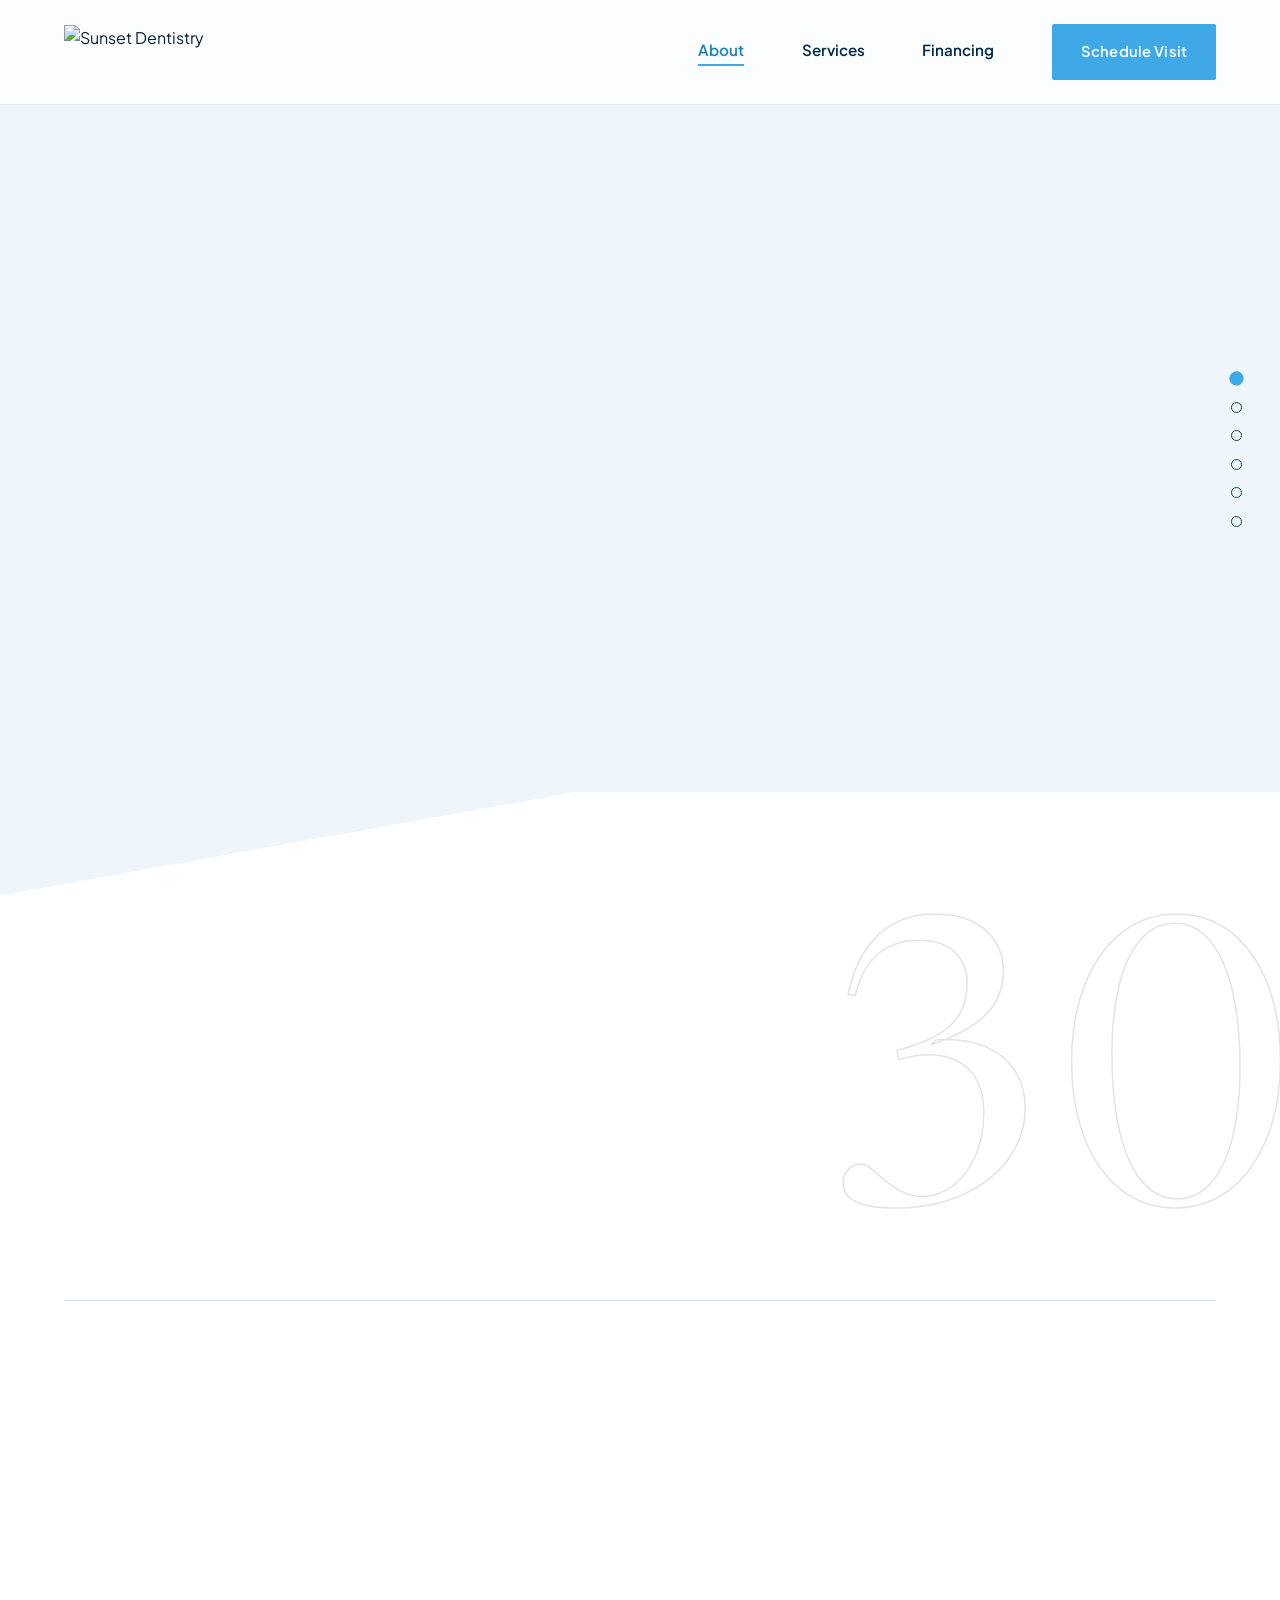
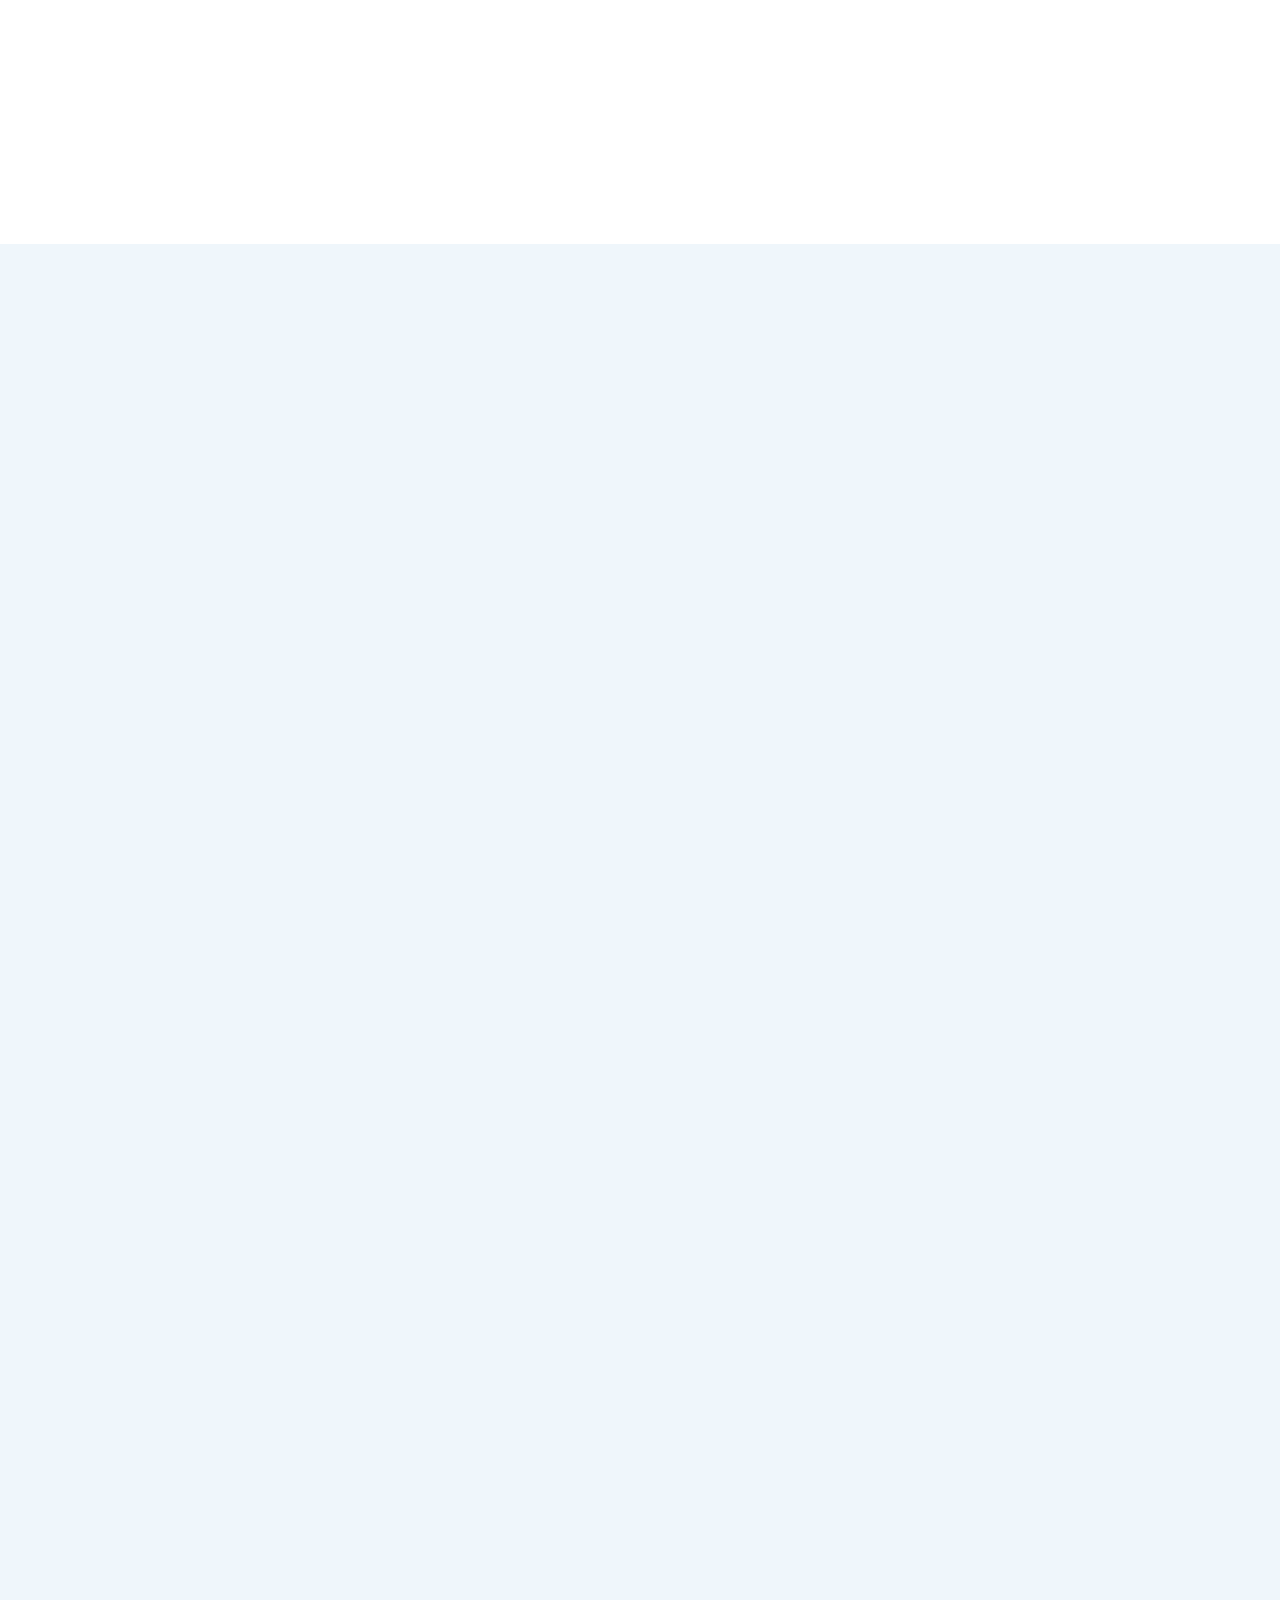
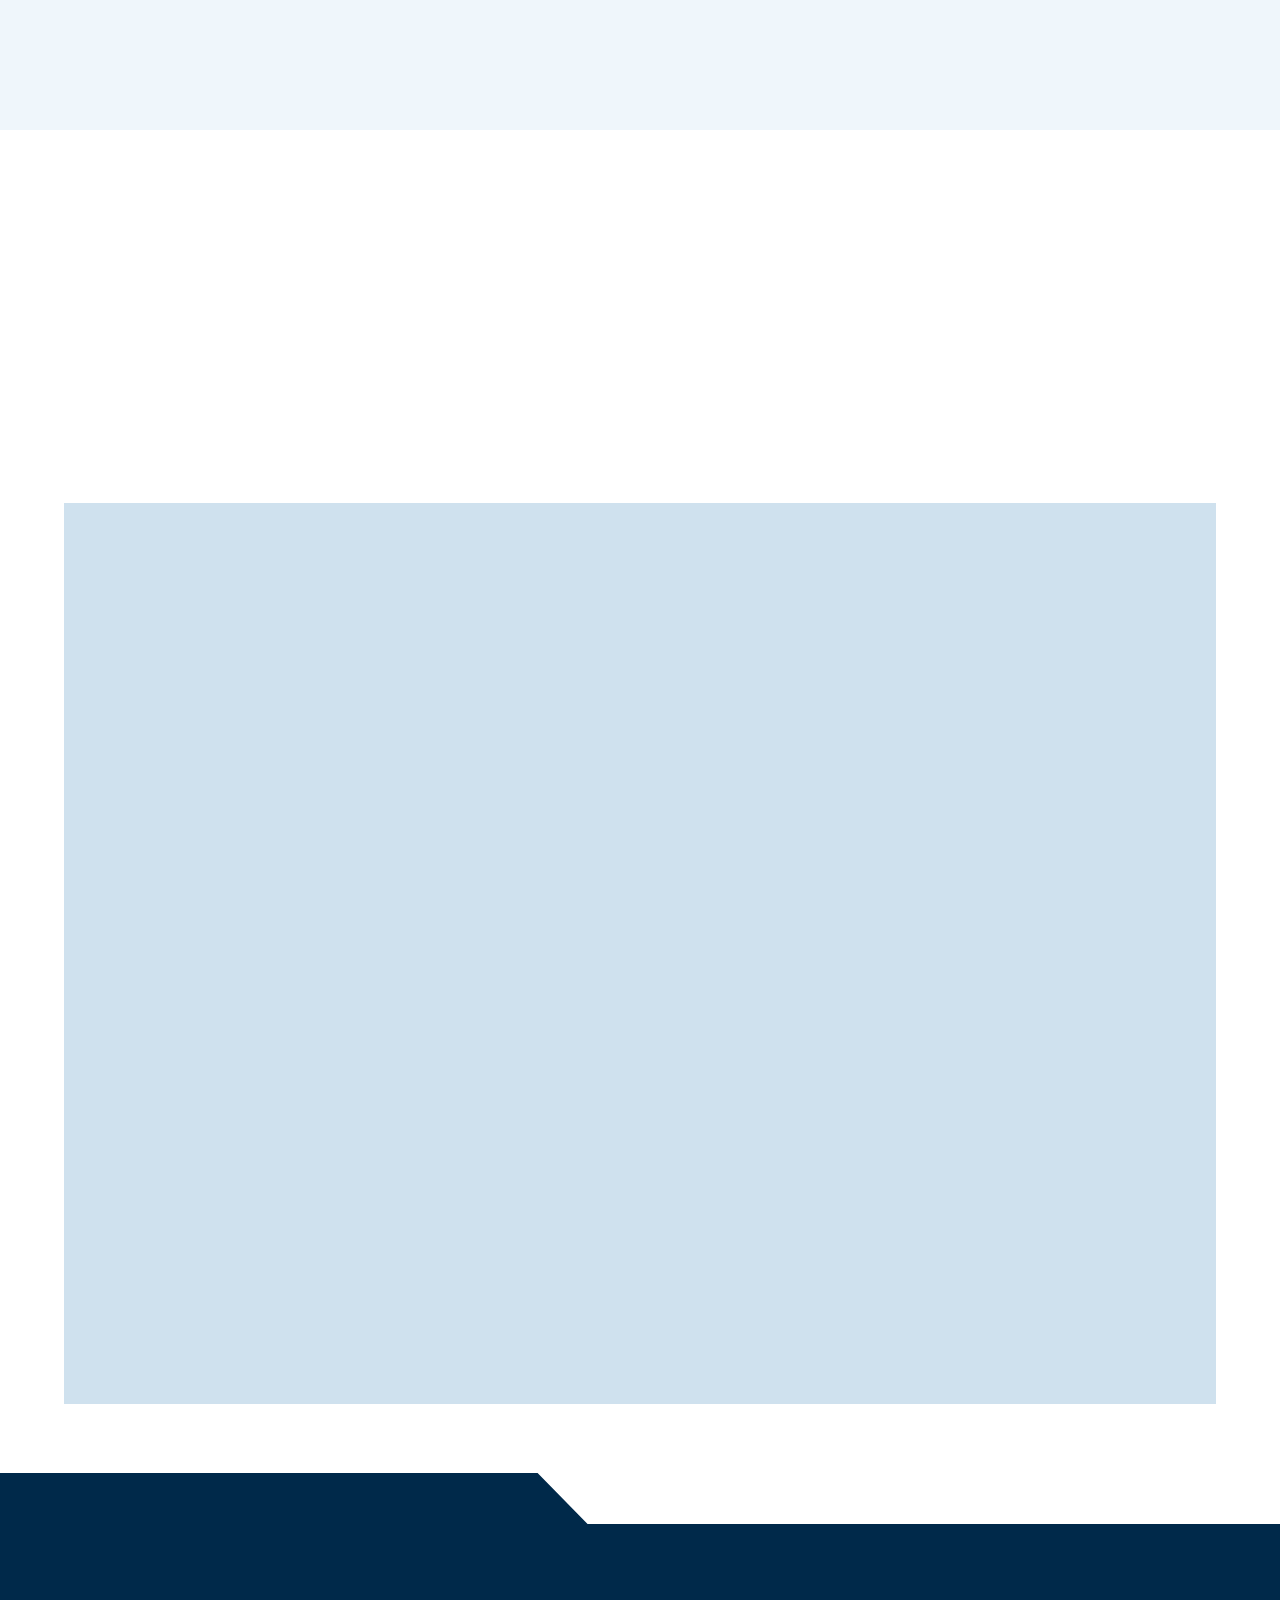
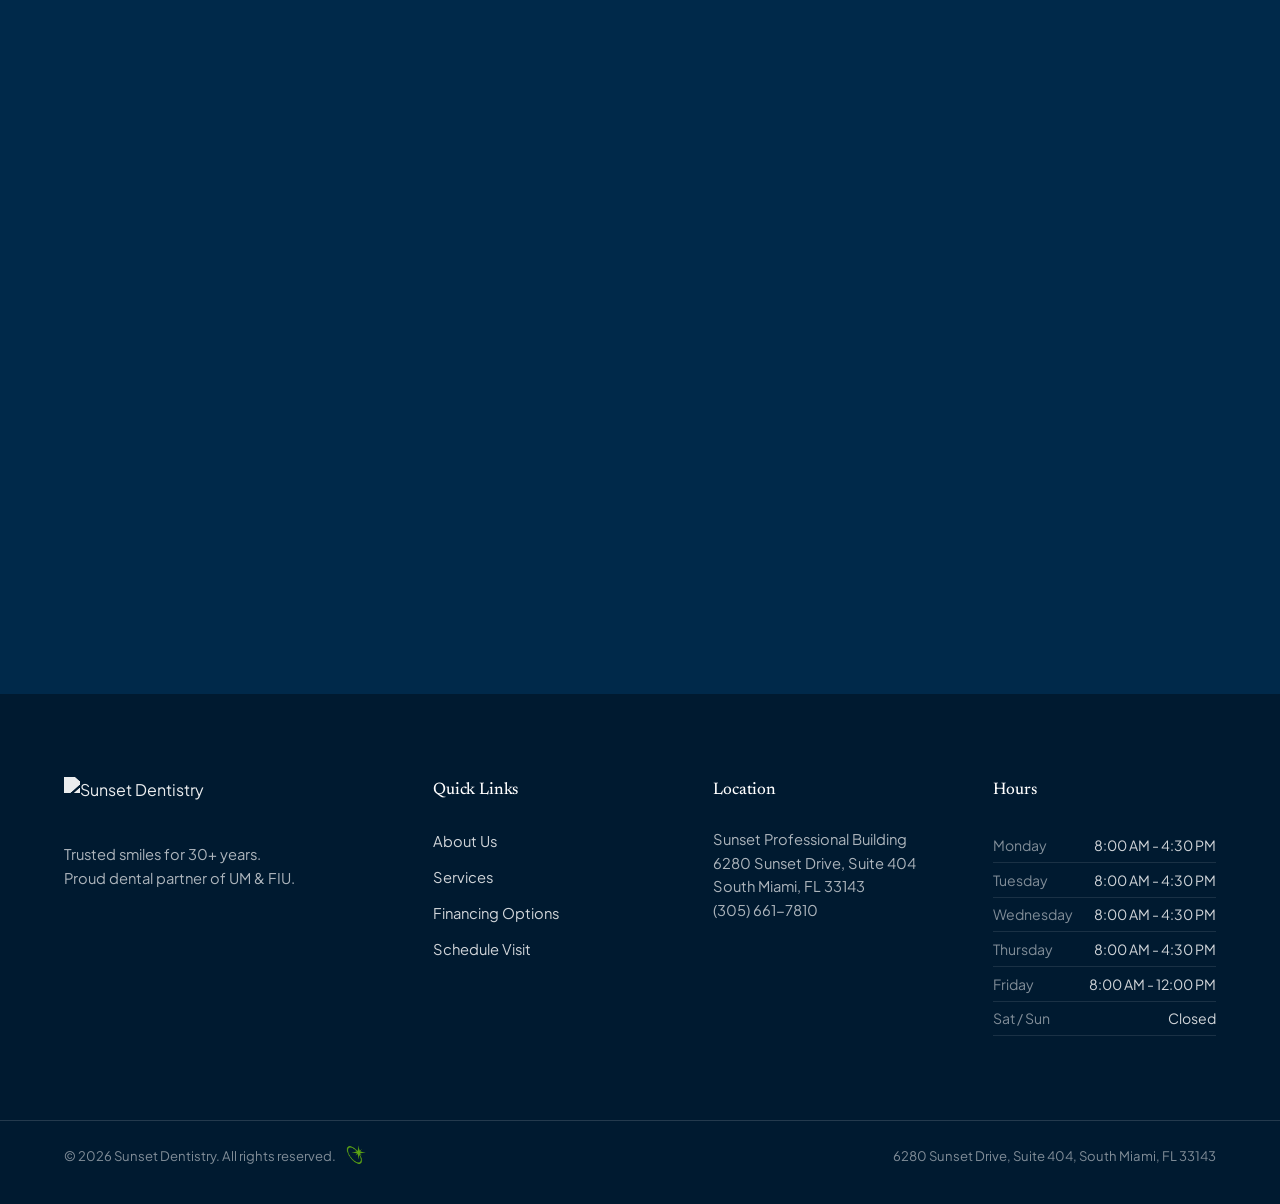
==== about.html @ d3e71f0c "Signature to dev" ====
<!doctype html>
<html lang="en">
  <head>
    <meta charset="UTF-8" />
    <meta name="viewport" content="width=device-width, initial-scale=1.0" />
    <title>About - Sunset Dentistry</title>
    <meta
      name="description"
      content="For over 30 years, Sunset Dentistry has been South Miami's premier dental care destination. Meet our leadership, our team, and our mission."
    />
    <meta property="og:type" content="website" />
    <meta property="og:site_name" content="Sunset Dentistry" />
    <meta property="og:title" content="About - Sunset Dentistry" />
    <meta
      property="og:description"
      content="For over 30 years, Sunset Dentistry has been South Miami's premier dental care destination. Meet our leadership, our team, and our mission."
    />
    <meta property="og:locale" content="en_US" />
    <meta name="twitter:card" content="summary" />
    <meta name="twitter:title" content="About - Sunset Dentistry" />
    <meta
      name="twitter:description"
      content="For over 30 years, Sunset Dentistry has been South Miami's premier dental care destination. Meet our leadership, our team, and our mission."
    />
    <!-- Flags JS support before first paint. Reveal animations only hide
         content under .js, so with JS off nothing is stuck at opacity 0. -->
    <script>
      document.documentElement.classList.add("js");
    </script>
    <!-- Motion libraries, then the shared page script: all deferred, so
         they run in this order before DOMContentLoaded without blocking
         parsing. Exact versions. If a library fails to load, main.js
         falls back to the CSS sticky stack and IntersectionObserver. -->
    <script
      defer
      src="https://cdn.jsdelivr.net/npm/gsap@3.15.0/dist/gsap.min.js"
    ></script>
    <script
      defer
      src="https://cdn.jsdelivr.net/npm/gsap@3.15.0/dist/ScrollTrigger.min.js"
    ></script>
    <script
      defer
      src="https://cdn.jsdelivr.net/npm/lenis@1.3.26/dist/lenis.min.js"
    ></script>
    <script defer src="js/main.js"></script>
    <!-- Fonts (preconnect so the CSS and font files start early) -->
    <link rel="preconnect" href="https://fonts.googleapis.com" />
    <link rel="preconnect" href="https://fonts.gstatic.com" crossorigin />
    <link
      rel="stylesheet"
      href="https://fonts.googleapis.com/css2?family=Newsreader:ital,opsz,wght@0,6..72,200..800;1,6..72,200..800&amp;family=Plus+Jakarta+Sans:wght@400;500;600;700;800&amp;display=swap"
    />
    <link rel="stylesheet" href="css/main.css" />
  </head>
  <body>
    <div class="progress-bar" id="progressBar"></div>

    <nav class="side-nav" id="sideNav">
      <button data-target="hero" data-label="Story" class="is-active"></button>
      <button data-target="mission" data-label="Mission"></button>
      <button data-target="leadership" data-label="Leadership"></button>
      <button data-target="team" data-label="Team"></button>
      <button data-target="faq" data-label="FAQ"></button>
      <button data-target="footer" data-label="Contact"></button>
    </nav>

    <header class="site-header" id="siteHeader">
      <div class="container nav">
        <a href="index.html" class="logo"
          ><picture
            ><source srcset="public/brand/Sunset-logo.webp" type="image/webp" />
            <img
              src="public/brand/Sunset-logo.png"
              width="444"
              height="150"
              alt="Sunset Dentistry"
              decoding="async" /></picture
        ></a>
        <button
          class="nav-toggle"
          aria-label="Toggle navigation"
          aria-expanded="false"
        >
          <span></span><span></span><span></span>
        </button>
        <div class="nav-links">
          <a href="about.html" class="is-active">About</a>
          <a href="services.html">Services</a>
          <a href="financing.html">Financing</a>
          <div class="nav-right">
            <a href="schedule.html" class="btn btn-sky">Schedule Visit</a>
          </div>
        </div>
      </div>
    </header>

    <main class="stack">
      <!-- Layered stack: see "layered stack" in css/main.css. -->

      <!-- ===================== LAYER 1: HERO ===================== -->
      <!-- top pin: one viewport tall (the .page-hero height already
           includes the room reserved under the mission seam) -->
      <div class="layer" data-layer data-pin="top" data-depth>
        <div class="layer-pin" style="--layer-z: 1">
          <div class="layer-body">
            <section class="bg-mist relative page-hero seam-room" id="hero">
              <div class="container split-8-4" style="align-items: end">
                <div class="reveal">
                  <h1 class="display-1">
                    Thirty years<br />of South Miami<br />smiles.
                  </h1>
                </div>
                <div class="reveal">
                  <p class="lede">
                    Behind every visit to Sunset Dentistry is a team that
                    genuinely loves what they do. From the warm welcome at the
                    front desk to the gentle hands in the chair, we've built a
                    practice around kindness, honesty, and lasting relationships
                    with the South Miami community we're proud to serve.
                  </p>
                  <div class="mt-4">
                    <a href="schedule.html" class="btn btn-solid"
                      >Book Appointment
                      <svg
                        viewBox="0 0 24 24"
                        stroke="currentColor"
                        stroke-width="2"
                        fill="none"
                      >
                        <path d="M5 12h14M13 6l6 6-6 6" /></svg
                    ></a>
                  </div>
                </div>
              </div>
            </section>
          </div>
        </div>
      </div>

      <!-- ======= LAYER 2: MISSION + LEADERSHIP + TEAM ======= -->
      <!-- bottom pin: far taller than the viewport, so it holds by its
           bottom edge. The mission seam (a ramp) overhangs the hero.
           .seam-clip replaces the old overflow: hidden, which would have
           cut off the seam, and still clips the watermark. -->
      <div class="layer" data-layer data-pin="bottom" data-depth>
        <div class="layer-pin" style="--layer-z: 2">
          <div class="layer-body">
            <!-- ===================== MISSION / VISION / VALUES ===================== -->
            <section
              class="bg-paper seam-top seam-ramp seam-clip"
              id="mission"
              style="--seam-fill: var(--paper)"
            >
              <div class="container relative">
                <span
                  class="watermark"
                  aria-hidden="true"
                  style="font-size: 25rem; top: -4rem; right: -1rem"
                  >30</span
                >
                <div class="section-head relative reveal">
                  <h2 class="display-2">Mission, Vision<br />&amp; Values</h2>
                  <p class="lede mt-3">
                    At Sunset Dentistry, our values guide every interaction,
                    shaping how we care for our patients and contribute to our
                    community.
                  </p>
                </div>

                <div class="trio relative reveal-stagger mt-6">
                  <div>
                    <svg class="icon" viewBox="0 0 32 32">
                      <circle cx="16" cy="16" r="12" />
                      <circle cx="16" cy="16" r="6.5" />
                      <circle
                        cx="16"
                        cy="16"
                        r="1.4"
                        fill="currentColor"
                        stroke="none"
                      />
                    </svg>
                    <h3 class="mt-3" style="font-size: 1.4rem">Mission</h3>
                    <p class="mt-2" style="color: var(--ink-soft)">
                      To provide patient-focused healthcare powered by
                      compassion, expertise, and accessibility for everyone. We
                      don't just treat the mouth. We treat the individual,
                      ensuring every patient feels valued and cared for.
                    </p>
                  </div>
                  <div>
                    <svg class="icon" viewBox="0 0 32 32">
                      <path
                        d="M3 16c3.5-6 8-9 13-9s9.5 3 13 9c-3.5 6-8 9-13 9s-9.5-3-13-9z"
                      />
                      <circle cx="16" cy="16" r="4.5" />
                      <circle
                        cx="16"
                        cy="16"
                        r="1.4"
                        fill="currentColor"
                        stroke="none"
                      />
                    </svg>
                    <h3 class="mt-3" style="font-size: 1.4rem">Vision</h3>
                    <p class="mt-2" style="color: var(--ink-soft)">
                      To be a leading healthcare provider, empowering our
                      community through exceptional preventive dentistry that
                      improves overall health, where every patient achieves
                      optimal oral health through compassionate, innovative
                      care.
                    </p>
                  </div>
                  <div>
                    <svg class="icon" viewBox="0 0 32 32">
                      <path
                        d="M16 27S5 20 5 12.5C5 8.9 7.7 6 11 6c2.1 0 3.9 1.2 5 3 1.1-1.8 2.9-3 5-3 3.3 0 6 2.9 6 6.5C27 20 16 27 16 27Z"
                      />
                    </svg>
                    <h3 class="mt-3" style="font-size: 1.4rem">Values</h3>
                    <p class="mt-2" style="color: var(--ink-soft)">
                      We believe in putting our patients first, working with
                      compassion, and constantly pushing the boundaries of
                      what's possible, for our patients, our partners, and our
                      community.
                    </p>
                  </div>
                </div>
              </div>
            </section>

            <!-- ===================== LEADERSHIP ===================== -->
            <section class="bg-mist" id="leadership">
              <div class="container">
                <div class="section-head reveal">
                  <h2 class="display-2">Meet our dentists</h2>
                  <p class="lede mt-3">
                    Our leading dentists bring decades of experience and
                    unwavering commitment to excellence.
                  </p>
                </div>

                <div class="team-lead reveal mt-6">
                  <div class="assoc dr-with-photo">
                    <div class="dr-header">
                      <div class="photo dr-photo">
                        <img
                          src="public/Headshots/Dentists/DrLeyteVidal.png"
                          alt="Portrait of Dr. Marco Leyte-Vidal at Sunset Dentistry"
                        />
                      </div>
                      <h3 style="font-size: 1.5rem; padding: 0; border: 0">
                        Dr. Marco Leyte-Vidal, DMD
                      </h3>
                    </div>
                    <div class="dr-bio">
                      <p class="dr-lead">
                        Dr. Marco Leyte-Vidal was born in Havana, Cuba, and grew
                        up in Miami, Florida, where his Cuban roots have always
                        stayed close to home. He went on to study at both the
                        University of Miami and the University of Florida,
                        laying the academic foundation for the career in
                        dentistry that would follow.
                      </p>
                      <p class="dr-step">
                        Doctor of Dental Medicine from the University of Florida
                        College of Dentistry in 1986.
                      </p>
                      <p class="dr-step">
                        Dr. Leyte-Vidal is an active member of the American
                        Dental Association, Florida Dental Association, South
                        Florida District Dental Association, and International
                        Team for Implantology.
                      </p>
                      <p class="dr-step">
                        Spent five years as an assistant professor in the
                        Division of Oral and Maxillofacial Dentistry at the
                        University of Miami School of Medicine and is a former
                        two-term President of the Riviera Dental Study Club and
                        a Fellow of the Academy of Sports Dentistry.
                      </p>
                    </div>
                  </div>
                  <div class="assoc dr-with-photo">
                    <div class="dr-header">
                      <div class="photo dr-photo">
                        <img
                          src="public/Headshots/Dentists/cosmetic-service.png"
                          alt="Portrait of Dr. Michael Robinson at Sunset Dentistry"
                        />
                      </div>
                      <h3 style="font-size: 1.5rem; padding: 0; border: 0">
                        Dr. Michael Robinson, DMD
                      </h3>
                    </div>
                    <div class="dr-bio">
                      <p class="dr-lead">
                        Dr. Michael Robinson grew up in Coventry, Rhode Island,
                        where a love of science took root early. In 1987, he
                        traded New England winters for Miami sunshine to attend
                        the University of Miami, earning his Bachelor of Science
                        in Biology and falling for the city he'd go on to call
                        home.
                      </p>
                      <p class="dr-step">
                        Doctor of Dental Medicine from the University of
                        Pennsylvania School of Dental Medicine in 1995.
                      </p>
                      <p class="dr-step">
                        Dr. Robinson is an active member of the American Dental
                        Association, Florida Dental Association, South Florida
                        District Dental Association, International Team for
                        Implantology, and Academy for Sports Dentistry.
                      </p>
                    </div>
                  </div>
                  <div class="assoc">
                    <div class="photo dr-photo placeholder">SR</div>
                    <h3 style="font-size: 1.5rem">Dr. Shelley Robinson, DMD</h3>
                    <div class="dr-divider" aria-hidden="true"></div>
                    <div class="dr-bio">
                      <p class="dr-lead">
                        Dr. Shelley Robinson grew up in South Florida with a
                        passion for community health, and has spent her career
                        bringing that same warmth and attention to detail to
                        every patient who sits in her chair.
                      </p>
                      <p class="dr-step">
                        Doctor of Dental Medicine from the University of Florida
                        College of Dentistry.
                      </p>
                      <p class="dr-step">
                        Dr. Robinson is an active member of the American Dental
                        Association and the Florida Dental Association, with a
                        focus on preventive and family care.
                      </p>
                    </div>
                  </div>
                </div>
              </div>
            </section>

            <!-- ===================== TEAM GRID ===================== -->
            <section class="bg-paper" id="team">
              <div class="container">
                <div class="section-head reveal">
                  <h2 class="display-2">Meet the team</h2>
                  <p class="lede mt-3">
                    Behind every great smile is a team of dedicated
                    professionals. Meet the people who make Sunset Dentistry
                    special.
                  </p>
                </div>

                <div class="filter-row reveal">
                  <button class="filter-chip is-active" data-filter="all">
                    All Staff
                  </button>
                  <button class="filter-chip" data-filter="front-desk">
                    Front Desk
                  </button>
                  <button class="filter-chip" data-filter="hygienist">
                    Hygienists
                  </button>
                  <button class="filter-chip" data-filter="assistant">
                    Assistants
                  </button>
                </div>

                <div class="team-grid reveal-stagger">
                  <div class="team-mini" data-role="front-desk">
                    <div>
                      <div class="avatar-block">V</div>
                      <h5>Veronica</h5>
                      <p class="role">Office Manager</p>
                    </div>
                  </div>
                  <div class="team-mini" data-role="hygienist">
                    <div class="avatar-block">M</div>
                    <h5>Maria</h5>
                    <p class="role">Dental Hygienist</p>
                  </div>
                  <div class="team-mini" data-role="front-desk">
                    <div class="avatar-block">E</div>
                    <h5>Elsa</h5>
                    <p class="role">Insurance Coordinator</p>
                  </div>
                  <div class="team-mini" data-role="assistant">
                    <div class="avatar-block">S</div>
                    <h5>Silvia</h5>
                    <p class="role">Dental Assistant</p>
                  </div>
                  <div class="team-mini" data-role="assistant">
                    <div class="avatar-block">J</div>
                    <h5>Julie</h5>
                    <p class="role">Dental Assistant</p>
                  </div>
                  <div class="team-mini" data-role="hygienist">
                    <div class="avatar-block">D</div>
                    <h5>Debra</h5>
                    <p class="role">Dental Hygienist</p>
                  </div>
                  <div class="team-mini" data-role="front-desk">
                    <div class="avatar-block">J</div>
                    <h5>Joyce</h5>
                    <p class="role">Recare Coordinator</p>
                  </div>
                  <div class="team-mini" data-role="assistant">
                    <div class="avatar-block">Z</div>
                    <h5>Zakieh</h5>
                    <p class="role">Dental Assistant</p>
                  </div>
                  <div class="team-mini" data-role="assistant">
                    <div class="avatar-block">D</div>
                    <h5>Daylet</h5>
                    <p class="role">Dental Assistant</p>
                  </div>
                  <div class="team-mini" data-role="hygienist">
                    <div class="avatar-block">D</div>
                    <h5>Deanne</h5>
                    <p class="role">Dental Hygienist</p>
                  </div>
                  <div class="team-mini" data-role="hygienist">
                    <div class="avatar-block">D</div>
                    <h5>Desiree</h5>
                    <p class="role">Dental Hygienist</p>
                  </div>
                  <div class="team-mini" data-role="assistant">
                    <div class="avatar-block">R</div>
                    <h5>Rachel</h5>
                    <p class="role">Dental Assistant</p>
                  </div>
                  <div class="team-mini" data-role="assistant">
                    <div class="avatar-block">D</div>
                    <h5>Daniela</h5>
                    <p class="role">Dental Assistant</p>
                  </div>
                  <div class="team-mini" data-role="hygienist">
                    <div class="avatar-block">L</div>
                    <h5>Lynette</h5>
                    <p class="role">Dental Hygienist</p>
                  </div>
                  <div class="team-mini" data-role="assistant">
                    <div class="avatar-block">S</div>
                    <h5>Stephanie</h5>
                    <p class="role">Dental Assistant</p>
                  </div>
                </div>
              </div>
            </section>
          </div>
        </div>
      </div>

      <!-- ===================== LAYER 3: FAQ ===================== -->
      <!-- no pin: the last layer; the footer follows it in flow (its
           height changes with the open accordion item; main.js re-measures).
           Its folder-tab seam overhangs the team section's bottom padding. -->
      <div class="layer" data-layer data-pin="none">
        <div class="layer-pin" style="--layer-z: 3">
          <div class="layer-body">
            <section
              class="bg-navy seam-top seam-tab"
              id="faq"
              style="--seam-fill: var(--navy-2)"
            >
              <div class="container split-5-7" style="gap: var(--sp-6)">
                <div class="reveal">
                  <h2 class="display-2" style="color: var(--paper)">
                    Frequently asked questions
                  </h2>
                  <p
                    class="mt-3"
                    style="color: rgba(255, 255, 255, 0.75); max-width: 32ch"
                  >
                    Everything you need to know about booking, records, and
                    insurance. Still curious? Just call us.
                  </p>
                </div>
                <div class="accordion-group reveal">
                  <div class="accordion-item on-dark is-open">
                    <button class="accordion-trig">
                      <h4>How do I book an appointment online?</h4>
                      <span class="plus"></span>
                    </button>
                    <div class="accordion-panel">
                      <p>
                        Use the Schedule Visit page to pick a date and time, or
                        call us at (305) 661-7810 and our front desk will find
                        the next available slot.
                      </p>
                    </div>
                  </div>
                  <div class="accordion-item on-dark">
                    <button class="accordion-trig">
                      <h4>Can I access my medical records digitally?</h4>
                      <span class="plus"></span>
                    </button>
                    <div class="accordion-panel">
                      <p>
                        Yes, ask our front desk to set up your patient portal
                        login and you'll be able to view treatment history and
                        forms online.
                      </p>
                    </div>
                  </div>
                  <div class="accordion-item on-dark">
                    <button class="accordion-trig">
                      <h4>Do you accept health insurance?</h4>
                      <span class="plus"></span>
                    </button>
                    <div class="accordion-panel">
                      <p>
                        We work with most major dental insurance plans, plus
                        CareCredit financing for out-of-pocket costs. Contact us
                        to confirm your specific plan.
                      </p>
                    </div>
                  </div>
                  <div class="accordion-item on-dark">
                    <button class="accordion-trig">
                      <h4>Are online consultations available?</h4>
                      <span class="plus"></span>
                    </button>
                    <div class="accordion-panel">
                      <p>
                        For general questions and smile assessments, yes.
                        Diagnostic and treatment visits still require an
                        in-office exam.
                      </p>
                    </div>
                  </div>
                  <div class="accordion-item on-dark">
                    <button class="accordion-trig">
                      <h4>How secure is my medical data?</h4>
                      <span class="plus"></span>
                    </button>
                    <div class="accordion-panel">
                      <p>
                        Your records are handled in accordance with healthcare
                        privacy standards and are never shared without your
                        consent.
                      </p>
                    </div>
                  </div>
                  <div class="accordion-item on-dark">
                    <button class="accordion-trig">
                      <h4>What if I need to reschedule or cancel?</h4>
                      <span class="plus"></span>
                    </button>
                    <div class="accordion-panel">
                      <p>
                        Give us at least 24 hours' notice by phone or through
                        the schedule page and we'll happily find a new time.
                      </p>
                    </div>
                  </div>
                </div>
              </div>
            </section>
          </div>
        </div>
      </div>
    </main>

    <!-- footer: not a layer. It follows </main> in flow, attached
         to the bottom of the last layer, and scrolls up with it. -->
    <footer class="site-footer" id="footer">
      <div class="container footer-grid">
        <div>
          <a href="index.html" class="footer-logo"
            ><img
              src="public/brand/Sunset-logo.png"
              alt="Sunset Dentistry"
          /></a>
          <p class="footer-about">
            Trusted smiles for 30+ years. <br />Proud dental partner of UM
            &amp; FIU.
          </p>
        </div>
        <div>
          <h4>Quick Links</h4>
          <ul class="footer-links">
            <li><a href="about.html">About Us</a></li>
            <li><a href="services.html">Services</a></li>
            <li><a href="financing.html">Financing Options</a></li>
            <li><a href="schedule.html">Schedule Visit</a></li>
          </ul>
        </div>
        <div>
          <h4>Location</h4>
          <p class="footer-about">
            Sunset Professional Building<br />6280 Sunset Drive, Suite
            404<br />South Miami, FL 33143<br />(305) 661-7810
          </p>
        </div>
        <div>
          <h4>Hours</h4>
          <div class="hours-row">
            <span>Monday</span><span>8:00 AM - 4:30 PM</span>
          </div>
          <div class="hours-row">
            <span>Tuesday</span><span>8:00 AM - 4:30 PM</span>
          </div>
          <div class="hours-row">
            <span>Wednesday</span><span>8:00 AM - 4:30 PM</span>
          </div>
          <div class="hours-row">
            <span>Thursday</span><span>8:00 AM - 4:30 PM</span>
          </div>
          <div class="hours-row">
            <span>Friday</span><span>8:00 AM - 12:00 PM</span>
          </div>
          <div class="hours-row">
            <span>Sat / Sun</span><span>Closed</span>
          </div>
        </div>
      </div>
      <div class="container footer-bottom">
        <div class="footer-credit">
          <span>© 2026 Sunset Dentistry. All rights reserved.</span>
          <a
            class="footer-maker"
            href="https://payares-dev.com"
            target="_blank"
            rel="noopener"
            aria-label="Site by payares-dev.com"
          >
            <img src="public/ShapeSystemicon.png" alt="" width="20" height="20" />
          </a>
        </div>
        <span>6280 Sunset Drive, Suite 404, South Miami, FL 33143</span>
      </div>
    </footer>
  </body>
</html>
---- css/main.css ----
/* =====================================================================
   Sunset Dentistry: shared stylesheet for all pages.
   Fonts are loaded by <link> tags in each page's <head> (preconnected,
   so they start downloading sooner than an @import here would).

   Sections, in order: tokens and base, chrome (progress bar, side nav,
   header), components, layout, hero, the layered stack, seams,
   page-specific components, reveals, utilities.
   ===================================================================== */

:root {
  /* ---- color: modern corporate blue, drawn from the Sunset Dentistry logo ---- */
  --sky: #3fa9e8;
  --sky-deep: #1c7fbe;
  --sky-pale: #aee0fb;
  --navy: #003e70;
  --navy-2: #00294a;
  --navy-3: #001a30;
  --ink: #0a1e2e;
  --ink-soft: #4c6478;
  --paper: #ffffff;
  --mist: #eff6fb;
  --mist-2: #deebf6;
  --line: #cfe1ee;
  --line-soft: rgba(10, 30, 46, 0.12);

  --serif: "Newsreader", "Iowan Old Style", Georgia, serif;
  --sans: "Plus Jakarta Sans", -apple-system, "Segoe UI", sans-serif;

  --sp-1: 0.5rem;
  --sp-2: 1rem;
  --sp-3: 1.5rem;
  --sp-4: 2.4rem;
  --sp-5: 3.6rem;
  --sp-6: 5.2rem;
  --sp-7: 7.5rem;
  --sp-8: 10.5rem;

  --container: 1360px;
  --edge: clamp(1.5rem, 5vw, 4.5rem);
  --ease: cubic-bezier(0.16, 0.8, 0.4, 1);

  /* Height of the diagonal seam that forms the leading edge of a
     section. Single source of truth for the seam itself and for the
     room the preceding section reserves underneath it. */
  --seam-h: clamp(3.5rem, 8vw, 7rem);
}

*,
*::before,
*::after {
  box-sizing: border-box;
}
html {
  scroll-behavior: smooth;
}
/* Native smooth scrolling is only for the no-library fallback.
   html.st-ready is added before ScrollTrigger first reads the
   scroller. ScrollTrigger caches scroll-behavior then and re-applies
   it inline after every refresh, so it must already be "auto" by
   that point. The script then picks smooth or instant itself (Lenis,
   or behavior: "smooth"). html.lenis is a second safeguard. Reduced
   motion never gets smooth jumps. */
html.st-ready,
html.lenis {
  scroll-behavior: auto;
}
@media (prefers-reduced-motion: reduce) {
  html {
    scroll-behavior: auto;
  }
}
/* Lenis 1.3.26 base styles (from lenis/dist/lenis.css), inlined so
   the only external requests are the three deferred scripts. */
html.lenis,
html.lenis body {
  height: auto;
}
.lenis:not(.lenis-autoToggle).lenis-stopped {
  overflow: clip;
}
.lenis [data-lenis-prevent],
.lenis [data-lenis-prevent-wheel],
.lenis [data-lenis-prevent-touch],
.lenis [data-lenis-prevent-vertical],
.lenis [data-lenis-prevent-horizontal] {
  overscroll-behavior: contain;
}
.lenis.lenis-smooth iframe {
  pointer-events: none;
}
body {
  margin: 0;
  background: var(--paper);
  color: var(--ink);
  font-family: var(--sans);
  font-size: 16px;
  line-height: 1.6;
  -webkit-font-smoothing: antialiased;
  overflow-x: hidden;
}
img {
  max-width: 100%;
  display: block;
}
a {
  color: inherit;
  text-decoration: none;
}
ul {
  margin: 0;
  padding: 0;
  list-style: none;
}
button {
  font-family: inherit;
  cursor: pointer;
}
h1,
h2,
h3,
h4 {
  font-family: var(--serif);
  font-weight: 480;
  margin: 0;
  letter-spacing: -0.01em;
  color: var(--navy-2);
}

.container {
  max-width: var(--container);
  margin-inline: auto;
  padding-inline: var(--edge);
}

/* ---------- scroll progress bar ---------- */
.progress-bar {
  position: fixed;
  top: 0;
  left: 0;
  height: 3px;
  /* full width, scaled on X: scroll updates only touch transform */
  width: 100%;
  transform: scaleX(0);
  transform-origin: 0 50%;
  z-index: 999;
  background: linear-gradient(90deg, var(--sky), var(--navy));
}

/* ---------- side scroll-guide dots ---------- */
.side-nav {
  position: fixed;
  right: clamp(1rem, 3vw, 2.5rem);
  top: 50%;
  transform: translateY(-50%);
  z-index: 60;
  display: flex;
  flex-direction: column;
  gap: 1.1rem;
}
.side-nav button {
  width: 11px;
  height: 11px;
  border-radius: 50%;
  border: 1.5px solid var(--navy);
  background: transparent;
  padding: 0;
  position: relative;
  transition: all 0.35s var(--ease);
}
.side-nav button::after {
  content: attr(data-label);
  position: absolute;
  right: 22px;
  top: 50%;
  transform: translateY(-50%);
  font-size: 0.72rem;
  font-weight: 600;
  letter-spacing: 0.04em;
  white-space: nowrap;
  color: var(--navy-2);
  background: var(--paper);
  padding: 0.3em 0.7em;
  border: 1px solid var(--line);
  opacity: 0;
  pointer-events: none;
  transition: opacity 0.25s var(--ease);
}
.side-nav button:hover::after {
  opacity: 1;
}
.side-nav button.is-active {
  background: var(--sky);
  border-color: var(--sky);
  transform: scale(1.3);
}
@media (max-width: 900px) {
  .side-nav {
    display: none;
  }
}

/* ---------- cross-page view transitions ----------
   Same-origin page loads (clicking between the five pages) cross-fade
   instead of flashing white. The header has its own transition name,
   so rather than fading out and back in with the page it stays put as
   one element: only what differs animates (the active nav link, and its
   height when leaving a scrolled page, since every page opens at the
   top with the taller header).
   Progressive: browsers without cross-document view transitions ignore
   the at-rule and navigate normally. Opted in only when motion is
   allowed, so reduced motion gets instant page changes.
   The new page is captured at its first render, before the deferred
   scripts run; every page opens at the top, where the CSS stack and the
   JS stack look identical, so nothing jumps when main.js takes over. */
@media (prefers-reduced-motion: no-preference) {
  @view-transition {
    navigation: auto;
  }
  .site-header {
    view-transition-name: site-header;
  }
  ::view-transition-old(root),
  ::view-transition-new(root) {
    animation-duration: 0.3s;
    animation-timing-function: var(--ease);
  }
  ::view-transition-group(site-header) {
    animation-duration: 0.3s;
    animation-timing-function: var(--ease);
  }
}

/* ---------- header ---------- */
.site-header {
  position: fixed;
  top: 0;
  left: 0;
  right: 0;
  z-index: 80;
  padding-block: var(--sp-3);
  transition:
    background 0.4s var(--ease),
    padding 0.4s var(--ease),
    border-color 0.4s var(--ease),
    box-shadow 0.4s var(--ease);
  background: rgba(255, 255, 255, 0.78);
  backdrop-filter: blur(10px);
  -webkit-backdrop-filter: blur(10px);
  border-bottom: 1px solid rgba(207, 225, 238, 0.6);
}
.site-header.is-scrolled {
  background: rgba(255, 255, 255, 0.94);
  border-bottom-color: var(--line);
  padding-block: var(--sp-2);
}
.nav {
  display: flex;
  align-items: center;
  justify-content: space-between;
}
.logo img {
  height: 55px;
  width: auto;
  transition: height 0.4s var(--ease);
}
.site-header.is-scrolled .logo img {
  height: 55px;
}

.nav-links {
  display: flex;
  align-items: center;
  gap: var(--sp-5);
}
.nav-links a:not(.btn) {
  font-weight: 600;
  font-size: 0.95rem;
  position: relative;
  padding-bottom: 4px;
  color: var(--navy-2);
}
.nav-links a:not(.btn)::after {
  content: "";
  position: absolute;
  left: 0;
  bottom: 0;
  width: 0;
  height: 2px;
  background: var(--sky);
  transition: width 0.3s var(--ease);
}
.nav-links a:not(.btn):hover::after {
  width: 100%;
}
.nav-links a.is-active {
  color: var(--sky-deep);
}
.nav-links a.is-active::after {
  width: 100%;
}
.nav-right {
  display: flex;
  align-items: center;
  gap: var(--sp-4);
}
.nav-toggle {
  display: none;
  background: none;
  border: 0;
  padding: 0.3rem;
}
.nav-toggle span {
  display: block;
  width: 24px;
  height: 2px;
  background: var(--navy);
  margin: 5px 0;
}
@media (max-width: 900px) {
  .nav-links {
    position: absolute;
    top: 100%;
    left: 0;
    right: 0;
    background: var(--paper);
    border-bottom: 1px solid var(--line);
    flex-direction: column;
    align-items: flex-start;
    gap: 0;
    padding: var(--sp-2) var(--edge) var(--sp-4);
    display: none;
  }
  .nav-links.is-open {
    display: flex;
  }
  .nav-links a:not(.btn) {
    padding-block: 0.8rem;
    width: 100%;
  }
  .nav-toggle {
    display: block;
  }
}

/* ---------- buttons ---------- */
.btn {
  display: inline-flex;
  align-items: center;
  gap: 0.7em;
  padding: 1.05em 1.9em;
  font-weight: 600;
  font-size: 0.92rem;
  letter-spacing: 0.01em;
  border: 1px solid transparent;
  border-radius: 2px;
  transition:
    background 0.25s var(--ease),
    color 0.25s var(--ease),
    border-color 0.25s var(--ease),
    transform 0.25s var(--ease);
}
.btn svg {
  width: 1.05em;
  height: 1.05em;
  transition: transform 0.25s var(--ease);
}
.btn:hover svg {
  transform: translateX(3px);
}
.btn-solid {
  background: var(--navy);
  color: var(--paper);
}
.btn-solid:hover {
  background: var(--sky-deep);
}
.btn-sky {
  background: var(--sky);
  color: var(--paper);
}
.btn-sky:hover {
  background: var(--navy);
}
.btn-outline {
  background: transparent;
  color: var(--navy-2);
  border-color: var(--navy-2);
}
.btn-outline:hover {
  background: var(--navy-2);
  color: var(--paper);
}
.btn-outline-light {
  background: transparent;
  color: var(--paper);
  border-color: rgba(255, 255, 255, 0.55);
}
.btn-outline-light:hover {
  background: var(--paper);
  color: var(--navy);
  border-color: var(--paper);
}
.btn-row {
  display: flex;
  flex-wrap: wrap;
  gap: var(--sp-2);
  align-items: center;
}

/* ---------- type utilities ---------- */
.display-1 {
  font-size: clamp(3.2rem, 6.6vw, 6.6rem);
  line-height: 0.98;
  font-weight: 400;
}
.display-2 {
  font-size: clamp(2.4rem, 4.6vw, 4.2rem);
  line-height: 1.03;
  font-weight: 440;
}
.display-3 {
  font-size: clamp(1.9rem, 3vw, 2.9rem);
  line-height: 1.08;
  font-weight: 460;
}
.lede {
  font-size: clamp(1.05rem, 1.4vw, 1.25rem);
  color: var(--ink-soft);
  font-weight: 400;
  max-width: 46ch;
}

/* ---------- layout grids ---------- */
.split-5-7 {
  display: grid;
  grid-template-columns: 5fr 7fr;
  gap: 0;
  align-items: stretch;
}
.split-7-5 {
  display: grid;
  grid-template-columns: 7fr 5fr;
  gap: 0;
  align-items: stretch;
}
.split-8-4 {
  display: grid;
  grid-template-columns: 8fr 4fr;
  gap: var(--sp-5);
}
@media (max-width: 900px) {
  .split-5-7,
  .split-7-5,
  .split-8-4 {
    grid-template-columns: 1fr;
  }
}

/* ---------- section rhythm ---------- */
section {
  padding-block: var(--sp-7);
}
.bg-paper {
  background: var(--paper);
}
.bg-mist {
  background: var(--mist);
}
.bg-navy {
  background: var(--navy-2);
  color: var(--paper);
}
.bg-navy h1,
.bg-navy h2,
.bg-navy h3,
.bg-navy h4 {
  color: var(--paper);
}
.bg-sky-deep {
  background: var(--sky-deep);
  color: var(--paper);
}
.bg-sky-deep h1,
.bg-sky-deep h2,
.bg-sky-deep h3,
.bg-sky-deep h4 {
  color: var(--paper);
}

.section-head {
  max-width: 56rem;
}

/* ---------- hairlines, no floating cards ---------- */
.credential-strip {
  border-top: 1px solid var(--line);
  border-bottom: 1px solid var(--line);
  padding-block: var(--sp-3);
}
.credential-strip ul {
  display: flex;
  justify-content: flex-end;
  flex-wrap: wrap;
  gap: var(--sp-6);
  font-size: 0.78rem;
  letter-spacing: 0.1em;
  text-transform: uppercase;
  font-weight: 700;
  color: var(--ink-soft);
}
.credential-strip .stat-count {
  color: var(--navy);
  font-family: var(--serif);
  font-size: 1.05rem;
  margin-right: 0.35em;
}
@media (max-width: 700px) {
  .credential-strip {
    padding-block: var(--sp-2);
  }
  .credential-strip ul {
    justify-content: center;
    gap: var(--sp-2) var(--sp-3);
    font-size: 0.68rem;
  }
}
.hairline-block {
  border: 1px solid var(--line);
  padding: var(--sp-4);
}

/* ---------- photography ---------- */
.photo {
  overflow: hidden;
  background: var(--navy-2);
  position: relative;
}
.photo img {
  width: 100%;
  height: 100%;
  object-fit: cover;
  display: block;
  filter: grayscale(1) contrast(1.02);
  transition:
    filter 0.7s var(--ease),
    transform 1.2s var(--ease);
}
.photo:hover img {
  filter: grayscale(0);
}
.photo:not(.photo-parallax):hover img {
  transform: scale(1.04);
}
.hero-split {
  position: relative;
  width: 100%;
}
.hero-photo {
  position: absolute;
  inset: 0;
  z-index: 0;
  overflow: hidden;
}
/* ---------- inner photo parallax (data-parallax="0.12") ----------
   The container (data-parallax) clips; its <picture> child is the
   only thing the parallax moves. Hover effects (grayscale, zoom)
   stay on the <img> inside, so no element gets transforms from two
   systems. The script scales the picture to 1 + strength and scrubs
   y from -strength/2 to +strength/2 of the container height, so the
   oversize always covers the travel and no edge shows. Without
   active parallax (touch, tablet/mobile, reduced motion, no JS) the
   picture isn't transformed and the photo looks exactly as before.
   display/height make the picture a block that fills the container
   the way the img did, since inline boxes can't be transformed. */
[data-parallax] > picture {
  display: block;
  height: 100%;
  transform-origin: 50% 50%;
}
.hero-photo picture {
  display: block;
  height: 100%;
  width: auto;
  /* The hero photo is a square anchored to the left edge with the
     tinted paper background to its right. Scaling from the left
     keeps that left-aligned framing; the extra width grows right. */
  transform-origin: 0 50%;
}
.hero-photo img {
  height: 100%;
  width: auto;
  display: block;
  object-fit: contain;
  filter: grayscale(1);
}
.hero-tint {
  position: absolute;
  inset: 0;
  z-index: 1;
  background: var(--navy-3);
  opacity: 0.5;
}
.hero-text-content {
  position: relative;
  z-index: 2;
  width: 100%;
  min-height: 100%;
  display: flex;
  align-items: center;
  justify-content: flex-end;
  /* bottom padding reserves room for #credentials' seam, which
     overhangs the bottom of the hero */
  padding-block: calc(var(--sp-7) + 3rem) calc(var(--sp-6) + var(--seam-h));
}
.hero-text-inner {
  max-width: 34rem;
}
.hero-text-inner h1,
.hero-text-inner .lede {
  color: var(--paper);
}
.hero-text-inner .lede {
  color: rgba(255, 255, 255, 0.86);
}
@media (max-width: 900px) {
  .hero-photo picture {
    width: 100%;
  }
  .hero-photo img {
    width: 100%;
    object-fit: cover;
    object-position: center 20%;
  }
  .hero-tint {
    opacity: 0.6;
  }
  .hero-text-content {
    align-items: flex-end;
    padding-block: var(--sp-5) calc(var(--sp-6) + var(--seam-h));
  }
  .hero-text-inner {
    max-width: 30rem;
  }
}
@media (max-width: 560px) {
  .hero-text-content {
    justify-content: center;
    margin-top: var(--sp-2);
  }
  .hero-text-inner {
    max-width: none;
    text-align: center;
  }
  .hero-text-inner .btn-row {
    justify-content: center;
  }
}

/* ---------- hero intro ----------
   One-shot load sequence, ~3.7s end to end: nav, photo, title,
   subtitle, buttons, then the credentials strip, each keyed off --intro-delay
   (set inline in the markup). Only the photo's container animates;
   the parallax script owns the <picture> inside it, so no element
   gets transforms from two systems. fill-mode both holds the hidden
   start state through each delay. */
@keyframes intro-rise {
  from {
    opacity: 0;
    transform: translateY(42px);
  }
  to {
    opacity: 1;
    transform: none;
  }
}
@keyframes intro-photo {
  from {
    opacity: 0;
    transform: translateX(-4%) scale(1.06);
  }
  to {
    opacity: 1;
    transform: none;
  }
}
.intro {
  animation: intro-rise 1.1s var(--ease) var(--intro-delay, 0s) both;
}
.intro-photo {
  transform-origin: 0 50%;
  animation-name: intro-photo;
  animation-duration: 1.4s;
}

/* Nav leads the sequence: the bar drops in from above the viewport,
   then the logo and links settle in turn, finishing as the hero photo
   starts at 0.7s. Link stagger is desktop-only: the mobile menu is
   display:none until opened, and would replay the animation then. */
@keyframes intro-drop {
  from {
    transform: translateY(-100%);
  }
  to {
    transform: none;
  }
}
@keyframes intro-settle {
  from {
    opacity: 0;
    transform: translateY(-14px);
  }
  to {
    opacity: 1;
    transform: none;
  }
}
.intro-nav {
  animation: intro-drop 0.7s var(--ease) both;
}
.intro-nav .logo,
.intro-nav .nav-toggle {
  animation: intro-settle 0.6s var(--ease) 0.25s both;
}
@media (min-width: 901px) {
  .intro-nav .nav-links > * {
    animation: intro-settle 0.6s var(--ease) both;
  }
  .intro-nav .nav-links > :nth-child(1) {
    animation-delay: 0.35s;
  }
  .intro-nav .nav-links > :nth-child(2) {
    animation-delay: 0.43s;
  }
  .intro-nav .nav-links > :nth-child(3) {
    animation-delay: 0.51s;
  }
  .intro-nav .nav-links > :nth-child(4) {
    animation-delay: 0.59s;
  }
}

@media (prefers-reduced-motion: reduce) {
  .intro,
  .intro-nav,
  .intro-nav .logo,
  .intro-nav .nav-toggle,
  .intro-nav .nav-links > * {
    animation: none;
  }
}

/* ---------- hero frame ---------- */
.hero-frame {
  padding-top: 0;
  padding-bottom: 0;
  /* svh, not vh: the hero is a pinned layer, and svh doesn't change
     when a mobile URL bar shows/hides (vh first as a fallback) */
  height: 100vh;
  height: 100svh;
  display: flex;
  align-items: stretch;
  overflow: hidden;
}
@media (max-width: 900px) {
  /* unpinned below 900px, so the mobile hero keeps its original
     content-driven sizing */
  .hero-frame {
    height: auto;
    min-height: 100vh;
    padding-top: 6.5rem;
  }
}

/* ---------- layered stack (native CSS sticky, works with JS off) ----------
   Markup for each layer:

     <div class="layer" data-layer data-pin="top|bottom|none" data-depth>
       <div class="layer-pin" style="--layer-z: N">   <- pinned box P
         <div class="layer-body">                     <- depth target B
           <section>…</section>  (one or more; opaque backgrounds)
         </div>
       </div>
     </div>

   Constraint: only one system writes transform to each element. P is
   pinned (CSS sticky, or ScrollTrigger when JS takes over). B gets
   the scrubbed depth scale/drift. Reveal and hover transforms live
   on descendants of the sections.

   P is the sticky element. Its sticky "track" is its own wrapper W,
   not a shared parent. That keeps each layer self-contained.

   W holds P plus a 100svh spacer. It also has margin-bottom: -100svh,
   which pulls the next layer back up by the same amount. Document
   flow and page height are therefore identical to an unpinned page;
   the spacer only gives P room to stay stuck while the next layer
   (higher --layer-z) scrolls up over it.

   data-pin="top": [P][spacer]. P sticks at top: 0 once its top
     reaches the viewport top and stays for 100svh of scroll. By then
     the next layer, which starts where P ends in flow, has covered P
     completely, so P is never seen unsticking. Only for layers
     no taller than the viewport, or their bottom would never be seen.

   data-pin="bottom": [spacer][P], P sticky with bottom: 0. Sticky
     may shift P up into the spacer above it, but no higher than W's
     top. So P first scrolls normally, sitting at W's top (where it
     belongs in flow). Once its bottom edge reaches the viewport
     bottom, P holds there for 100svh while the next layer covers it.
     That lets tall layers be read in full before they're covered.
     min-height: 100svh guarantees the layer is at least viewport
     tall; a shorter one would stick to the bottom too early and
     open a gap above it.

   data-pin="none": never pins (the last layer: nothing covers it).
   The <footer> is not a layer: it follows </main> in flow, attached
   to the bottom of the last layer, and scrolls up with it.

   Z-index: every P is positioned with an ascending --layer-z. Seams
   (::before on the incoming section) paint inside their layer, so
   each seam automatically sits above the layer it overhangs. The
   fixed header (80), side nav (60) and progress bar (999) stay above
   every layer.

   When pinning is on: wider than 900px, at least 600px tall, aspect
   ratio no wider than 12/5, and motion allowed. The height and
   aspect limits make sure every data-pin="top" layer fits the
   viewport: the tallest is the CTA at about max(570px, 5/12 × width),
   driven by its square photo. Outside those conditions the layers
   just stack in normal flow. Mobile gets no layering (see the Phase 2
   notes): most of its sections are taller than the screen, and the
   iOS toolbar makes CSS-only viewport pinning jumpy. Keep
   PIN_QUERY in the script in sync with this media query.

   .stack (on <main>) contains the spacer overhang: the last pinned
   layer's spacer would otherwise extend past the end of <main> and
   add blank scroll at the end of the page. flow-root stops that layer's
   negative margin collapsing out through </main>, so <main> ends
   exactly where the layer's content ends. overflow-y: clip then cuts
   off the spacer without making <main> a scroll container, which
   would break sticky. The only thing clipped is a pinned layer's
   lower edge, and only while it's already under the last layer.

   JS handoff: once GSAP + ScrollTrigger have loaded and the "full"
   motion config is active, the script adds html.st-stack. Every
   CSS pinning rule below is scoped to html:not(.st-stack), so the
   sticky/spacer fallback switches off and ScrollTrigger pins P
   instead. If the CDN fails, the class is never added and this
   CSS stack stays in charge. */
.layer-pin {
  position: relative;
  z-index: var(--layer-z, auto);
}
/* B is the offsetParent for everything in the layer, so the script
   can measure flow positions with offsetTop, which ignores B's
   depth transform. */
.layer-body {
  position: relative;
}
/* Darkening overlay for covered layers. The script inserts it into
   B, so it scales with the layer. Opacity is scrubbed from 0. */
.layer-shade {
  position: absolute;
  inset: 0;
  z-index: 10;
  background: var(--navy-3);
  opacity: 0;
  pointer-events: none;
}
/* While JS layering is on, a covered layer shrinks to ~0.95 and
   leaves slivers at its edges. Those show the page background, so
   make it the same navy the shade fades to (instead of white).
   Nothing else shows through: every layer is opaque. */
html.st-stack,
html.st-stack body {
  background: var(--navy-3);
}
@media (min-width: 901px) and (min-height: 600px) and (max-aspect-ratio: 12/5) and (prefers-reduced-motion: no-preference) {
  html:not(.st-stack) .layer[data-pin="top"],
  html:not(.st-stack) .layer[data-pin="bottom"] {
    margin-bottom: -100vh;
    margin-bottom: -100svh;
  }
  html:not(.st-stack) .stack {
    display: flow-root;
    overflow-y: clip;
  }
  html:not(.st-stack) .layer[data-pin="top"]::after,
  html:not(.st-stack) .layer[data-pin="bottom"]::before {
    content: "";
    display: block;
    height: 100vh;
    height: 100svh;
    pointer-events: none;
  }
  html:not(.st-stack) .layer[data-pin="top"] > .layer-pin {
    position: sticky;
    top: 0;
  }
  html:not(.st-stack) .layer[data-pin="bottom"] > .layer-pin {
    position: sticky;
    bottom: 0;
    min-height: 100vh;
    min-height: 100svh;
    /* if min-height adds space, the last section grows to fill it,
       so the layer stays opaque */
    display: flex;
    flex-direction: column;
  }
  html:not(.st-stack) .layer[data-pin="bottom"] > .layer-pin > .layer-body {
    flex-grow: 1;
    display: flex;
    flex-direction: column;
  }
  html:not(.st-stack)
    .layer[data-pin="bottom"]
    > .layer-pin
    > .layer-body
    > :last-child {
    flex-grow: 1;
  }
}

/* ---------- diagonal seam, signature move ----------
   A seam is the leading (top) edge of the *incoming* section: a
   ::before that overhangs the previous section by --seam-h and is
   clipped to a diagonal. Whatever the clip cuts away is transparent,
   so the previous section shows through. That is what lets a later
   phase slide the incoming section over a pinned one with its seam
   attached.

   Rules for use:
   - The incoming section gets .seam-top plus one shape modifier.
     It must not clip overflow itself (the seam lives outside its box).
   - The previous section must reserve --seam-h of empty space at its
     bottom (.seam-room, or its own padding as the hero does), so the
     overhang never covers real content.
   - The seam paints in the incoming section's stacking context, so
     that section must stack above the one it overlaps.

   The ::before bleeds 1px down into its own section so the clipped
   bottom edge never lands on a fractional pixel beside the section's
   top edge (which would show a hairline of the colour underneath).
   isolation + z-index -1 keep that bleed row *behind* the section's
   own content (e.g. the credential strip's top border) but still in
   front of the section's background. */
.seam-top {
  position: relative;
  isolation: isolate;
}
.seam-top::before {
  content: "";
  position: absolute;
  z-index: -1;
  left: 0;
  right: 0;
  bottom: calc(100% - 1px);
  height: calc(var(--seam-h) + 1px);
  background: var(--seam-fill);
  pointer-events: none;
}
/* one peak (at --seam-at, default 62%), rising from both bottom corners */
.seam-peak::before {
  clip-path: polygon(0 100%, var(--seam-at, 62%) 0, 100% 100%);
}
/* a notch at 40%: two wedges rising from the notch to the top
   corners (the gap between them shows the previous section) */
.seam-notch::before {
  clip-path: polygon(0 100%, 40% 100%, 100% 0, 100% 100%, 0 100%);
}
/* Stepped seams: a low run, a diagonal step, a high run. A thin accent
   line (::after) runs parallel to the edge, a quarter of the seam height
   above it, in --seam-line at --seam-line-alpha. The line is a 1px band
   cut with clip-path; on the shallow diagonal its thickness stays within
   a few hundredths of a pixel of 1px. Y coordinates are multiples of
   --seam-h rather than percentages: the box is 1px taller than the seam
   (the anti-hairline bleed), so percentages would drift by up to 1px. */
.seam-step-rise::after,
.seam-step-fall::after {
  content: "";
  position: absolute;
  z-index: -1;
  left: 0;
  right: 0;
  bottom: calc(100% - 1px);
  height: calc(var(--seam-h) + 1px);
  background: var(--seam-line, var(--seam-fill));
  opacity: var(--seam-line-alpha, 0.45);
  pointer-events: none;
}
/* low on the left, steps up between 38% and 58% */
.seam-step-rise::before {
  clip-path: polygon(
    0 calc(var(--seam-h) * 0.8),
    38% calc(var(--seam-h) * 0.8),
    58% calc(var(--seam-h) * 0.3),
    100% calc(var(--seam-h) * 0.3),
    100% 100%,
    0 100%
  );
}
.seam-step-rise::after {
  clip-path: polygon(
    0 calc(var(--seam-h) * 0.55 - 0.5px),
    38% calc(var(--seam-h) * 0.55 - 0.5px),
    58% calc(var(--seam-h) * 0.05 - 0.5px),
    100% calc(var(--seam-h) * 0.05 - 0.5px),
    100% calc(var(--seam-h) * 0.05 + 0.5px),
    58% calc(var(--seam-h) * 0.05 + 0.5px),
    38% calc(var(--seam-h) * 0.55 + 0.5px),
    0 calc(var(--seam-h) * 0.55 + 0.5px)
  );
}
/* high on the left, steps down between 42% and 62% */
.seam-step-fall::before {
  clip-path: polygon(
    0 calc(var(--seam-h) * 0.3),
    42% calc(var(--seam-h) * 0.3),
    62% calc(var(--seam-h) * 0.8),
    100% calc(var(--seam-h) * 0.8),
    100% 100%,
    0 100%
  );
}
.seam-step-fall::after {
  clip-path: polygon(
    0 calc(var(--seam-h) * 0.05 - 0.5px),
    42% calc(var(--seam-h) * 0.05 - 0.5px),
    62% calc(var(--seam-h) * 0.55 - 0.5px),
    100% calc(var(--seam-h) * 0.55 - 0.5px),
    100% calc(var(--seam-h) * 0.55 + 0.5px),
    62% calc(var(--seam-h) * 0.55 + 0.5px),
    42% calc(var(--seam-h) * 0.05 + 0.5px),
    0 calc(var(--seam-h) * 0.05 + 0.5px)
  );
}
/* A stepped top edge cut into a full-bleed photo that starts a section
   (services: protective). This is that section's leading edge: the img
   is clipped to the step, and the accent line is the same 1px band as
   the stepped seams. Keep the img free of transforms (e.g. transform:
   none inline), or the clip would zoom on hover.
   What shows through the cut:
   - normally, the .photo container's navy background, which matches
     the navy section above (restorative) pixel for pixel;
   - while JS layering is on (html.st-stack), nothing of this section.
     The container and the top --seam-h of the host section turn
     transparent, so the layer underneath (restorative, pinned and
     receding) shows through the cut as this layer slides over it, like
     every other seam. The CSS-only stack has no depth effect, so the
     painted navy already matches there and stays. */
.photo-step img {
  clip-path: polygon(
    0 calc(var(--seam-h) * 0.8),
    38% calc(var(--seam-h) * 0.8),
    58% calc(var(--seam-h) * 0.3),
    100% calc(var(--seam-h) * 0.3),
    100% 100%,
    0 100%
  );
}
html.st-stack .photo-step {
  background: transparent;
}
html.st-stack .photo-step-host {
  /* transparent behind the cut, the section colour everywhere else
     (below --seam-h the photo covers this background anyway) */
  background: linear-gradient(
    transparent var(--seam-h),
    var(--mist) var(--seam-h)
  );
}
.photo-step::after {
  content: "";
  position: absolute;
  inset: 0 0 auto;
  height: var(--seam-h);
  z-index: 1;
  background: var(--paper);
  opacity: 0.35;
  pointer-events: none;
  clip-path: polygon(
    0 calc(55% - 0.5px),
    38% calc(55% - 0.5px),
    58% calc(5% - 0.5px),
    100% calc(5% - 0.5px),
    100% calc(5% + 0.5px),
    58% calc(5% + 0.5px),
    38% calc(55% + 0.5px),
    0 calc(55% + 0.5px)
  );
}
/* a single diagonal rising from the bottom-left to the top-right corner
   (anchored at --seam-h, not 100%, so the 1px bleed doesn't tilt it) */
.seam-wedge::before {
  clip-path: polygon(0 var(--seam-h), 100% 0, 100% 100%, 0 100%);
}
/* a ramp rising from the bottom-left corner to 45%, then flat */
.seam-ramp::before {
  clip-path: polygon(0 100%, 45% 0, 100% 0, 100% 100%);
}
/* a folder tab: a raised plateau over the left 42% that steps down to
   the section's edge through one 45deg shoulder (as wide as the seam is
   tall). Shorter than the default seam, and small enough to fit inside
   the previous section's normal bottom padding, so that section needs
   no .seam-room. */
.seam-tab {
  --seam-h: clamp(2rem, 4vw, 3.5rem);
}
.seam-tab::before {
  clip-path: polygon(
    0 0,
    42% 0,
    calc(42% + var(--seam-h)) 100%,
    100% 100%,
    0 100%
  );
}
/* For an incoming section that must clip its own overflow (e.g. a
   watermark): overflow: hidden would also cut off its seam, so clip with
   a box extended upward by the seam height instead. */
.seam-clip {
  clip-path: inset(calc(-1 * var(--seam-h) - 1px) 0 0);
}
.seam-room {
  padding-bottom: calc(var(--sp-7) + var(--seam-h));
}

/* ---------- services cards ---------- */
.svc-row {
  display: grid;
  grid-template-columns: 1.3fr 1fr 1fr;
  gap: 1px;
  background: var(--line);
  border: 1px solid var(--line);
}
@media (max-width: 900px) {
  .svc-row {
    grid-template-columns: 1fr;
  }
}
.svc-card {
  background: var(--paper);
  display: flex;
  flex-direction: column;
}
.svc-card .photo {
  aspect-ratio: 3/2;
}
.svc-card .svc-body {
  padding: var(--sp-4);
  flex: 1;
  display: flex;
  flex-direction: column;
  gap: var(--sp-2);
}
.svc-card h3 {
  font-size: 1.35rem;
}
.svc-card p {
  color: var(--ink-soft);
  font-size: 0.94rem;
  flex: 1;
}
.svc-link {
  font-weight: 700;
  font-size: 0.85rem;
  letter-spacing: 0.03em;
  color: var(--sky-deep);
  display: inline-flex;
  align-items: center;
  gap: 0.5em;
}
.svc-link svg {
  width: 1em;
  height: 1em;
  transition: transform 0.2s;
}
.svc-card:hover .svc-link svg {
  transform: translateX(4px);
}

/* ---------- trio (unequal 3-col, hairline separated) ---------- */
.trio {
  display: grid;
  grid-template-columns: 1.15fr 1fr 0.85fr;
  gap: 0;
  border-top: 1px solid var(--line);
}
.trio > div {
  border-right: 1px solid var(--line);
  padding: var(--sp-5) var(--sp-4);
}
.trio > div:last-child {
  border-right: 0;
}
@media (max-width: 900px) {
  .trio {
    grid-template-columns: 1fr;
  }
  .trio > div {
    border-right: 0;
    border-bottom: 1px solid var(--line);
  }
}
/* financing: the stats trio sits edge to edge under the hero wedge */
#stats .trio {
  border-top: 0;
}
#stats .trio > div {
  border-right: 0;
}
@media (max-width: 900px) {
  #stats .trio > div {
    border-bottom: 0;
  }
}
.stat-num {
  font-family: var(--serif);
  font-size: clamp(2.6rem, 4vw, 3.6rem);
  font-weight: 460;
  color: var(--sky-deep);
  line-height: 1;
}

/* ---------- icons ---------- */
.icon {
  width: 30px;
  height: 30px;
  stroke: var(--sky-deep);
  fill: none;
  stroke-width: 1.4;
  stroke-linecap: round;
  stroke-linejoin: round;
}
.icon.on-dark {
  stroke: var(--sky-pale);
}

/* ---------- accordion ---------- */
.accordion-item {
  border-bottom: 1px solid var(--line);
}
.accordion-item:first-child {
  border-top: 1px solid var(--line);
}
.accordion-item.on-dark {
  border-color: rgba(255, 255, 255, 0.22);
}
.accordion-item.on-dark:first-child {
  border-top-color: rgba(255, 255, 255, 0.22);
}
.accordion-trig {
  width: 100%;
  background: none;
  border: 0;
  color: inherit;
  display: flex;
  align-items: center;
  justify-content: space-between;
  gap: var(--sp-3);
  padding-block: var(--sp-3);
  text-align: left;
}
.accordion-trig h4 {
  font-size: 1.25rem;
  font-weight: 460;
}
.accordion-trig .plus {
  width: 22px;
  height: 22px;
  position: relative;
  flex-shrink: 0;
}
.accordion-trig .plus::before,
.accordion-trig .plus::after {
  content: "";
  position: absolute;
  background: currentColor;
  transition: transform 0.3s ease;
}
.accordion-trig .plus::before {
  left: 0;
  top: 50%;
  width: 100%;
  height: 1px;
  transform: translateY(-50%);
}
.accordion-trig .plus::after {
  top: 0;
  left: 50%;
  width: 1px;
  height: 100%;
  transform: translateX(-50%);
}
.accordion-item.is-open .accordion-trig .plus::after {
  transform: translateX(-50%) rotate(90deg);
  opacity: 0;
}
.accordion-panel {
  max-height: 0;
  overflow: hidden;
  transition: max-height 0.35s ease;
}
.accordion-item.is-open .accordion-panel {
  max-height: 16em;
}
.accordion-panel p {
  padding-bottom: var(--sp-3);
  max-width: 52ch;
  opacity: 0.85;
  font-size: 0.95rem;
}

/* ---------- checklist ---------- */
.check-list li {
  display: flex;
  align-items: flex-start;
  gap: 0.7em;
  padding-block: 0.4rem;
  font-size: 0.95rem;
}
.check-list svg {
  width: 1.15em;
  height: 1.15em;
  flex-shrink: 0;
  margin-top: 0.2em;
  stroke: var(--sky-deep);
}
.bg-navy .check-list svg {
  stroke: var(--sky-pale);
}

/* ---------- forms ---------- */
.field {
  margin-bottom: var(--sp-3);
}
.field label {
  display: block;
  font-weight: 600;
  font-size: 0.85rem;
  margin-bottom: 0.5rem;
}
.field input,
.field textarea,
.field select {
  width: 100%;
  padding: 0.9em 1em;
  font-family: inherit;
  font-size: 0.95rem;
  background: var(--paper);
  border: 1px solid var(--line);
  border-radius: 2px;
  color: var(--ink);
}
.field input:focus,
.field textarea:focus {
  outline: 2px solid var(--sky);
  outline-offset: 1px;
}
.field-row {
  display: grid;
  grid-template-columns: 1fr 1fr;
  gap: var(--sp-3);
}
@media (max-width: 560px) {
  .field-row {
    grid-template-columns: 1fr;
  }
}
.time-grid {
  display: grid;
  grid-template-columns: repeat(4, 1fr);
  gap: 0.6rem;
}
@media (max-width: 560px) {
  .time-grid {
    grid-template-columns: repeat(2, 1fr);
  }
}
.time-opt {
  border: 1px solid var(--line);
  background: var(--paper);
  padding: 0.75em 0.5em;
  text-align: center;
  font-size: 0.86rem;
  font-weight: 600;
  border-radius: 2px;
  transition: all 0.2s;
  color: var(--ink);
}
.time-opt.is-selected {
  background: var(--sky);
  color: var(--paper);
  border-color: var(--sky);
}
.check-row {
  display: flex;
  align-items: center;
  gap: 0.7em;
  font-weight: 600;
  font-size: 0.9rem;
}
.check-row input {
  width: 18px;
  height: 18px;
  accent-color: var(--sky);
}

/* ---------- page hero (about, services, financing) ----------
   Content is vertically centred in at least 88% of the viewport. The
   hero also reserves the mission seam's height at its bottom
   (.seam-room). That space used to be a separate seam div below the
   hero, so min-height adds it back and the content box, and therefore
   the centring, is exactly what it was. svh while pinned (desktop,
   where it equals vh); mobile keeps vh, so its layout is unchanged. */
.page-hero {
  padding-top: calc(var(--sp-7) + 3rem);
  min-height: calc(88vh + var(--seam-h));
  display: flex;
  align-items: center;
}
@media (min-width: 901px) {
  .page-hero {
    min-height: calc(88svh + var(--seam-h));
  }
}

/* ---------- schedule: hero ----------
   Centred call to action on a paper-to-pale-sky wash. The inner block's
   generous bottom padding already clears the contact seam's overhang,
   so no .seam-room is needed. svh while pinned (desktop), vh on mobile
   so its layout is unchanged. */
.schedule-hero {
  padding-block: 0;
  min-height: 80vh;
  display: flex;
  align-items: stretch;
  background: linear-gradient(
    180deg,
    var(--paper) 0%,
    color-mix(in srgb, var(--sky-pale) 45%, var(--paper)) 100%
  );
}
@media (min-width: 901px) {
  .schedule-hero {
    min-height: 80svh;
  }
}

/* ---------- schedule: building photo (contact) ---------- */
.building-photo {
  margin: var(--sp-5) 0 0;
  aspect-ratio: 21 / 9;
  border: 1px solid rgba(255, 255, 255, 0.2);
}
.building-photo img {
  object-position: 50% 72%;
}
.building-photo figcaption {
  position: absolute;
  left: 0;
  bottom: 0;
  padding: var(--sp-3) var(--sp-4);
  color: rgba(255, 255, 255, 0.85);
  font-size: 0.85rem;
  letter-spacing: 0.02em;
  background: linear-gradient(0deg, rgba(0, 26, 48, 0.85), transparent);
  width: 100%;
  pointer-events: none;
}
.building-photo figcaption span {
  display: block;
  font-family: var(--serif);
  font-size: 1.3rem;
  color: var(--paper);
  letter-spacing: 0;
}
@media (max-width: 900px) {
  .building-photo {
    aspect-ratio: 4 / 3;
    margin-top: var(--sp-4);
    margin-inline: 0;
  }
  .building-photo figcaption {
    padding: var(--sp-2) var(--sp-3);
  }
}

/* ---------- leadership (team-lead) ---------- */
.team-lead {
  display: grid;
  grid-template-columns: 1fr 1fr;
  gap: var(--sp-3);
}
@media (max-width: 800px) {
  .team-lead {
    grid-template-columns: 1fr;
  }
}
.team-lead > div {
  background: var(--paper);
  border: 1px solid var(--line);
  border-top: 3px solid var(--sky);
  padding: var(--sp-4);
  display: flex;
  flex-direction: column;
  align-items: flex-start;
}
.team-lead .photo {
  aspect-ratio: 4/3.2;
}
/* dentist header: a compact portrait beside the name, so a tall
   headshot never dictates the card's height */
.dr-header {
  display: flex;
  align-items: center;
  gap: var(--sp-3);
  width: 100%;
  padding-bottom: var(--sp-2);
  border-bottom: 1px solid var(--line);
  margin-bottom: var(--sp-1);
}
.dr-photo {
  flex: none;
  width: 128px;
  height: 148px;
  border-radius: 0;
}
.dr-photo img {
  filter: none;
  transform: none;
}
.dr-photo.placeholder {
  display: flex;
  align-items: center;
  justify-content: center;
  background: linear-gradient(135deg, var(--navy), var(--navy-3));
  font-family: var(--serif);
  font-style: italic;
  font-weight: 440;
  font-size: 2rem;
  color: var(--paper);
}
.dr-header h3 {
  flex: 1;
  min-width: 0;
  line-height: 1.25;
}
.dr-bio {
  display: grid;
  gap: var(--sp-2);
  margin-top: var(--sp-1);
}
.dr-bio p {
  margin: 0;
}
.dr-lead {
  font-family: var(--serif);
  font-size: 1.2rem;
  line-height: 1.45;
  color: var(--navy-2);
}
.dr-step {
  position: relative;
  padding-left: var(--sp-3);
  font-size: 0.95rem;
  line-height: 1.6;
  color: var(--ink-soft);
}
.dr-step::before {
  content: "";
  position: absolute;
  left: 0;
  top: 0.15em;
  bottom: 0.15em;
  width: 2px;
  background: var(--sky);
  border-radius: 2px;
}
/* third dentist: photo spans the title+bio column on wide screens;
   photo sits beside the title on small screens, bio drops full-width */
.team-lead .assoc:nth-child(3) {
  grid-column: 1 / -1;
  display: grid;
  grid-template-columns: auto 1fr;
  grid-template-areas:
    "photo title"
    "photo bio";
  column-gap: var(--sp-3);
}
.team-lead .assoc:nth-child(3) .dr-photo {
  grid-area: photo;
  align-self: center;
}
.team-lead .assoc:nth-child(3) h3 {
  grid-area: title;
  align-self: start;
  margin: 0;
  padding-bottom: var(--sp-2);
  border-bottom: 1px solid var(--line);
}
.team-lead .assoc:nth-child(3) .dr-bio {
  grid-area: bio;
}
.team-lead .assoc:nth-child(3) .dr-divider {
  display: none;
}
@media (max-width: 800px) {
  .team-lead .assoc:nth-child(3) {
    grid-template-areas:
      "photo title"
      "sep sep"
      "bio bio";
  }
  .team-lead .assoc:nth-child(3) h3 {
    align-self: center;
    padding-bottom: 0;
    border-bottom: 0;
  }
  .team-lead .assoc:nth-child(3) .dr-divider {
    display: block;
    grid-area: sep;
    height: 1px;
    background: var(--line);
    margin-top: var(--sp-2);
  }
}

/* ---------- team grid ---------- */
.team-grid {
  display: grid;
  grid-template-columns: repeat(5, 1fr);
  gap: 1px;
  background: var(--line);
  border: 1px solid var(--line);
}
@media (max-width: 900px) {
  .team-grid {
    grid-template-columns: repeat(2, 1fr);
  }
}
.team-mini {
  background: var(--paper);
  padding: var(--sp-3);
}
.avatar-block {
  width: 100%;
  aspect-ratio: 1;
  display: flex;
  align-items: center;
  justify-content: center;
  font-family: var(--serif);
  font-style: italic;
  font-weight: 440;
  font-size: 2.1rem;
  letter-spacing: 0.01em;
  color: var(--paper);
  margin-bottom: var(--sp-2);
  background: linear-gradient(135deg, var(--sky-deep), var(--navy-2));
  box-shadow: inset 0 0 0 1px rgba(255, 255, 255, 0.18);
}
.team-mini:nth-child(3n + 2) .avatar-block {
  background: linear-gradient(135deg, var(--sky), var(--sky-deep));
}
.team-mini:nth-child(3n + 3) .avatar-block {
  background: linear-gradient(135deg, var(--navy), var(--navy-3));
}
.team-mini h5 {
  font-family: var(--serif);
  font-weight: 500;
  font-size: 1.05rem;
  margin: 0 0 0.15rem;
}
.team-mini .role {
  font-size: 0.65rem;
  text-transform: uppercase;
  letter-spacing: 0.08em;
  color: var(--sky-deep);
  font-weight: 700;
  margin-bottom: 0.5rem;
}
.team-mini p {
  font-size: 0.85rem;
  color: var(--ink-soft);
  margin: 0;
}
.filter-row {
  display: flex;
  gap: var(--sp-2);
  flex-wrap: wrap;
  margin-bottom: var(--sp-5);
}
.filter-chip {
  border: 1px solid var(--line);
  background: transparent;
  padding: 0.6em 1.3em;
  font-size: 0.85rem;
  font-weight: 600;
  border-radius: 2px;
  transition: all 0.2s;
  color: var(--ink);
}
.filter-chip.is-active {
  background: var(--navy-2);
  color: var(--paper);
  border-color: var(--navy-2);
}

/* ---------- testimonial quote ---------- */
.quote-big {
  font-family: var(--serif);
  font-style: italic;
  font-weight: 400;
  font-size: clamp(1.3rem, 2.4vw, 2.1rem);
  line-height: 1.25;
}
.quote-attr {
  margin-top: var(--sp-3);
  font-weight: 700;
  font-size: 0.85rem;
  letter-spacing: 0.04em;
  text-transform: uppercase;
}

/* ---------- footer ----------
   Not a layer, but positioned above every --layer-z: a ScrollTrigger
   pin is position: fixed, and must not paint over the footer while
   the last layer and footer scroll up over it. */
.site-footer {
  position: relative;
  z-index: 20;
  background: var(--navy-3);
  color: var(--paper);
  padding-block: var(--sp-6) var(--sp-4);
}
.footer-grid {
  display: grid;
  grid-template-columns: 1.4fr 1fr 1fr 1fr;
  gap: var(--sp-5);
}
@media (max-width: 900px) {
  .footer-grid {
    grid-template-columns: 1fr 1fr;
  }
}
@media (max-width: 560px) {
  .footer-grid {
    grid-template-columns: 1fr;
  }
}
.site-footer h4 {
  color: var(--paper);
  font-size: 1.05rem;
  margin-bottom: var(--sp-3);
  font-weight: 460;
}
.footer-logo img {
  height: 50px;
  filter: brightness(0) invert(1);
  opacity: 0.92;
}
.footer-about {
  color: rgba(255, 255, 255, 0.68);
  max-width: 32ch;
  margin-top: var(--sp-2);
  font-size: 0.92rem;
}
.footer-links li {
  margin-bottom: 0.65rem;
}
.footer-links a {
  color: rgba(255, 255, 255, 0.82);
  font-size: 0.92rem;
  transition: color 0.2s;
}
.footer-links a:hover {
  color: var(--sky-pale);
}
.hours-row {
  display: flex;
  justify-content: space-between;
  gap: 1rem;
  font-size: 0.88rem;
  padding-block: 0.35rem;
  border-bottom: 1px solid rgba(255, 255, 255, 0.1);
  color: rgba(255, 255, 255, 0.82);
}
.hours-row span:first-child {
  color: rgba(255, 255, 255, 0.5);
}
.footer-bottom {
  margin-top: var(--sp-6);
  padding-top: var(--sp-3);
  border-top: 1px solid rgba(255, 255, 255, 0.14);
  display: flex;
  justify-content: space-between;
  flex-wrap: wrap;
  gap: 1rem;
  font-size: 0.82rem;
  color: rgba(255, 255, 255, 0.5);
}

.footer-credit {
  display: flex;
  align-items: center;
  gap: 0.6rem;
}

.footer-maker {
  display: inline-flex;
  opacity: 0.6;
  transition: opacity 0.2s ease;
}

.footer-maker:hover,
.footer-maker:focus-visible {
  opacity: 1;
}

.footer-maker img {
  display: block;
  width: 20px;
  height: 20px;
}

/* ---------- reveal-on-scroll ----------
   Hidden states apply only under html.js (set in <head>), so content
   stays visible if scripts are disabled or fail to run. */
.js .reveal {
  opacity: 0;
  transform: translateY(42px);
  transition:
    opacity 0.9s var(--ease),
    transform 0.9s var(--ease);
}
.reveal.is-visible {
  opacity: 1;
  transform: none;
}
.js .reveal-stagger > * {
  opacity: 0;
  transform: translateY(30px);
  transition:
    opacity 0.6s var(--ease),
    transform 0.6s var(--ease);
}
.reveal-stagger.is-visible > * {
  opacity: 1;
  transform: none;
}
.reveal-stagger.is-visible > *:nth-child(1) {
  transition-delay: 0.04s;
}
.reveal-stagger.is-visible > *:nth-child(2) {
  transition-delay: 0.13s;
}
.reveal-stagger.is-visible > *:nth-child(3) {
  transition-delay: 0.22s;
}
.reveal-stagger.is-visible > *:nth-child(4) {
  transition-delay: 0.31s;
}

@media (prefers-reduced-motion: reduce) {
  .reveal,
  .reveal-stagger,
  .reveal-stagger > * {
    opacity: 1 !important;
    transform: none !important;
    transition: none !important;
  }
}

/* ---------- watermark ---------- */
.watermark {
  position: absolute;
  font-family: var(--serif);
  font-weight: 400;
  color: transparent;
  -webkit-text-stroke: 1.5px var(--line-soft);
  line-height: 0.8;
  pointer-events: none;
  z-index: 0;
  user-select: none;
}
.watermark.on-dark {
  -webkit-text-stroke: 1.5px rgba(255, 255, 255, 0.08);
}

/* ---------- utility ---------- */
.mt-2 {
  margin-top: var(--sp-2);
}
.mt-3 {
  margin-top: var(--sp-3);
}
.mt-4 {
  margin-top: var(--sp-4);
}
.mt-5 {
  margin-top: var(--sp-5);
}
.mt-6 {
  margin-top: var(--sp-6);
}
.relative {
  position: relative;
}
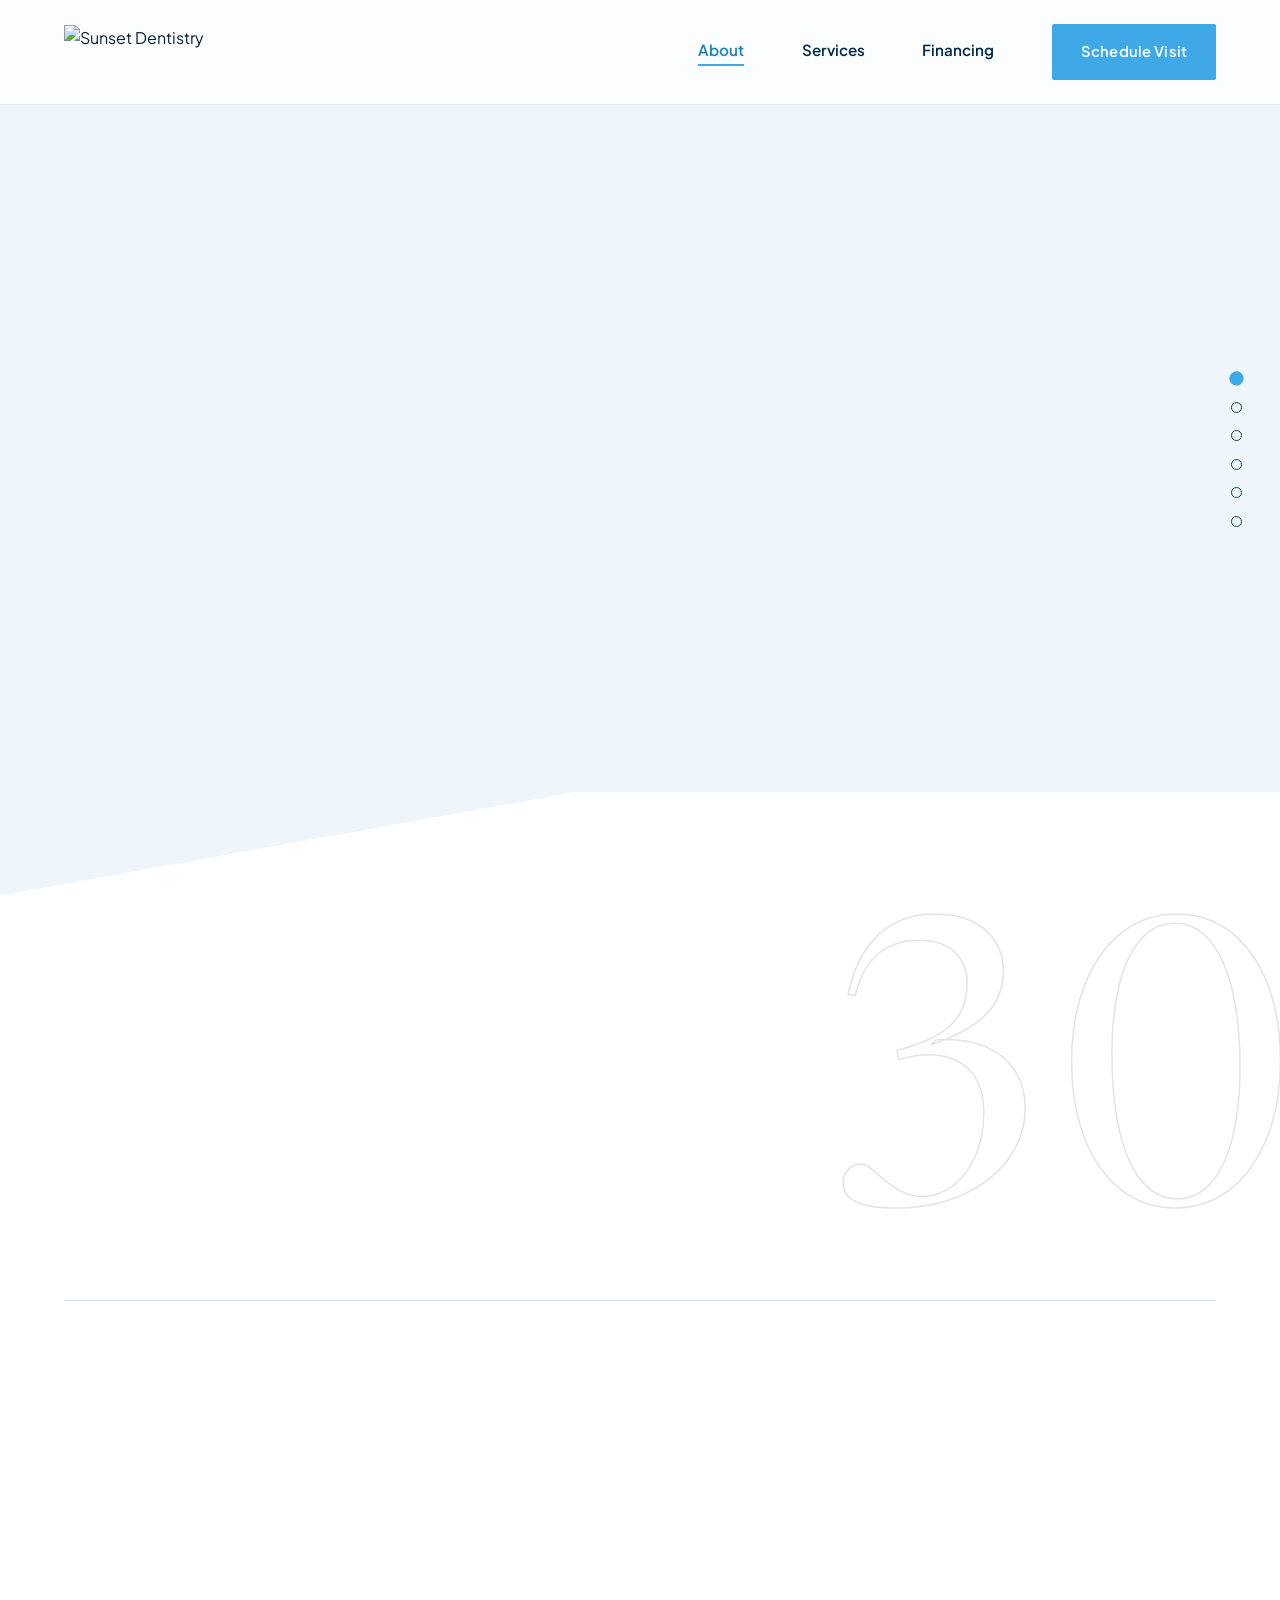
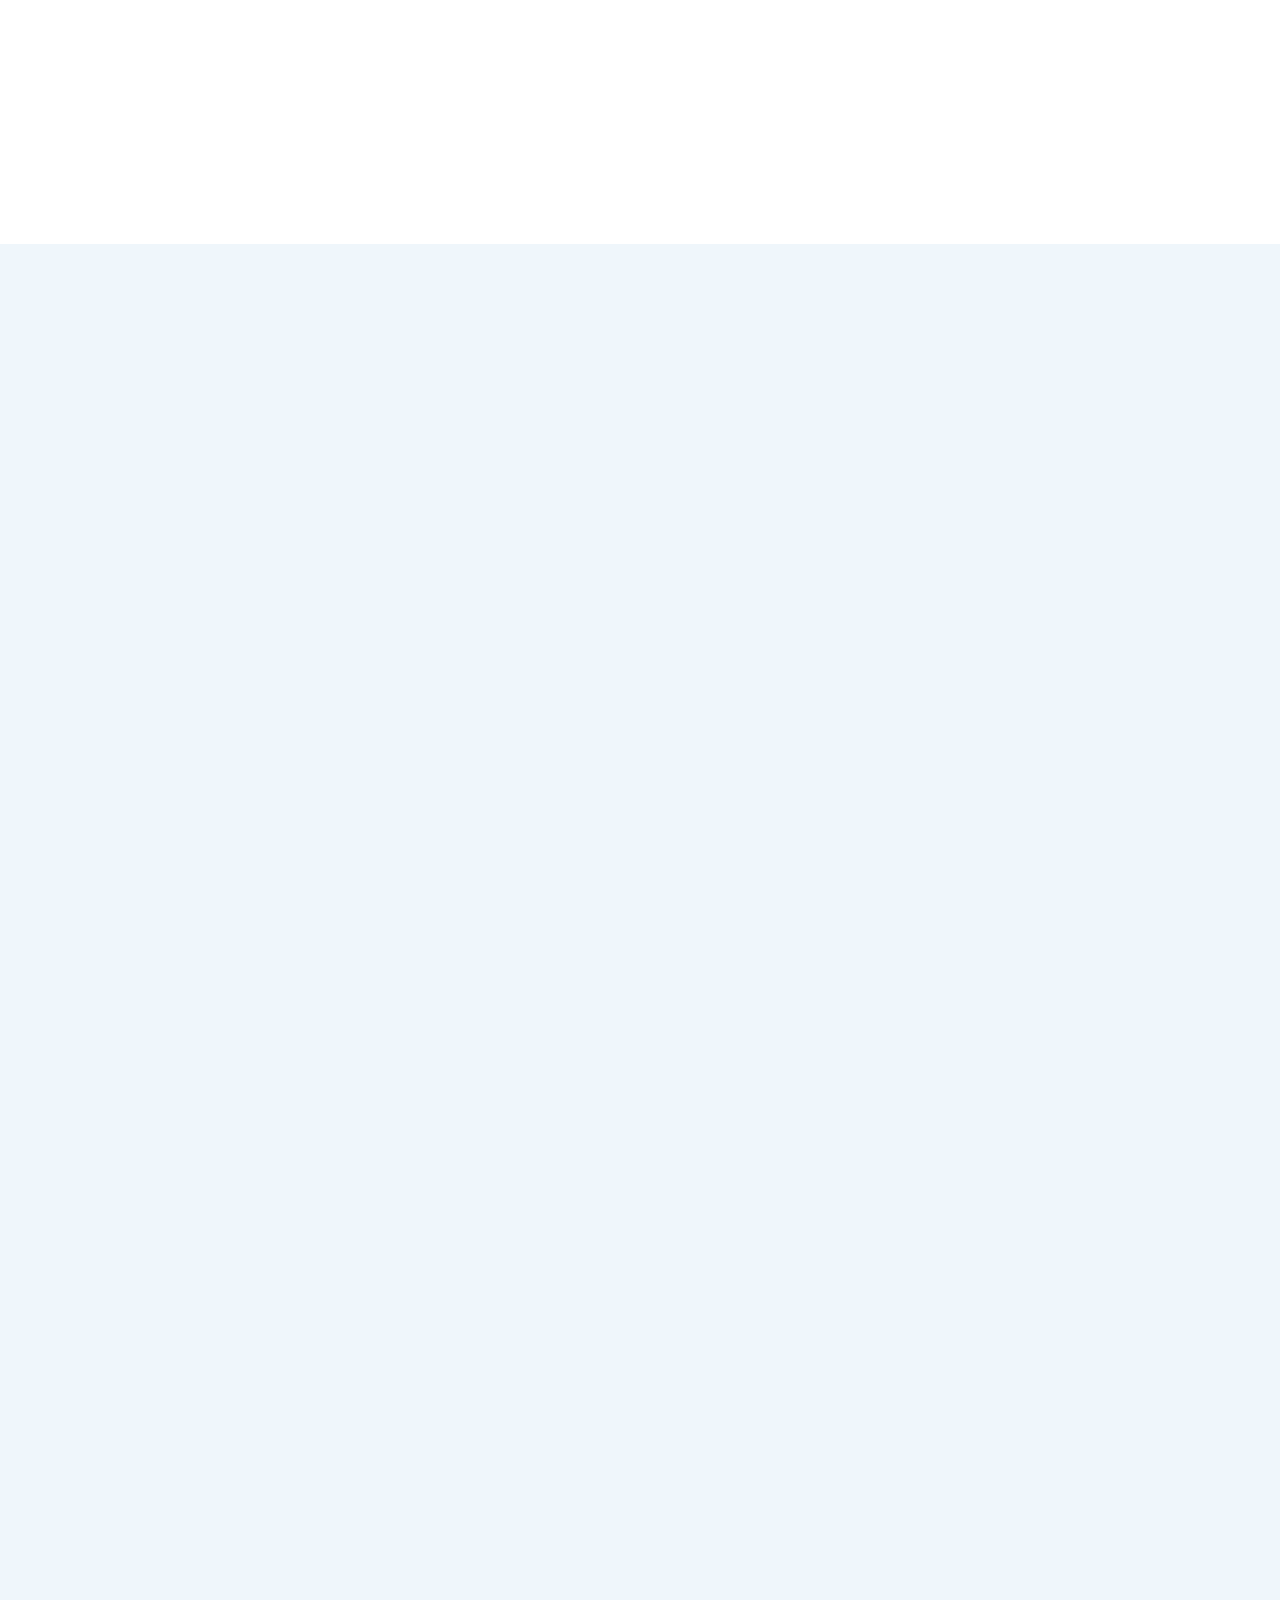
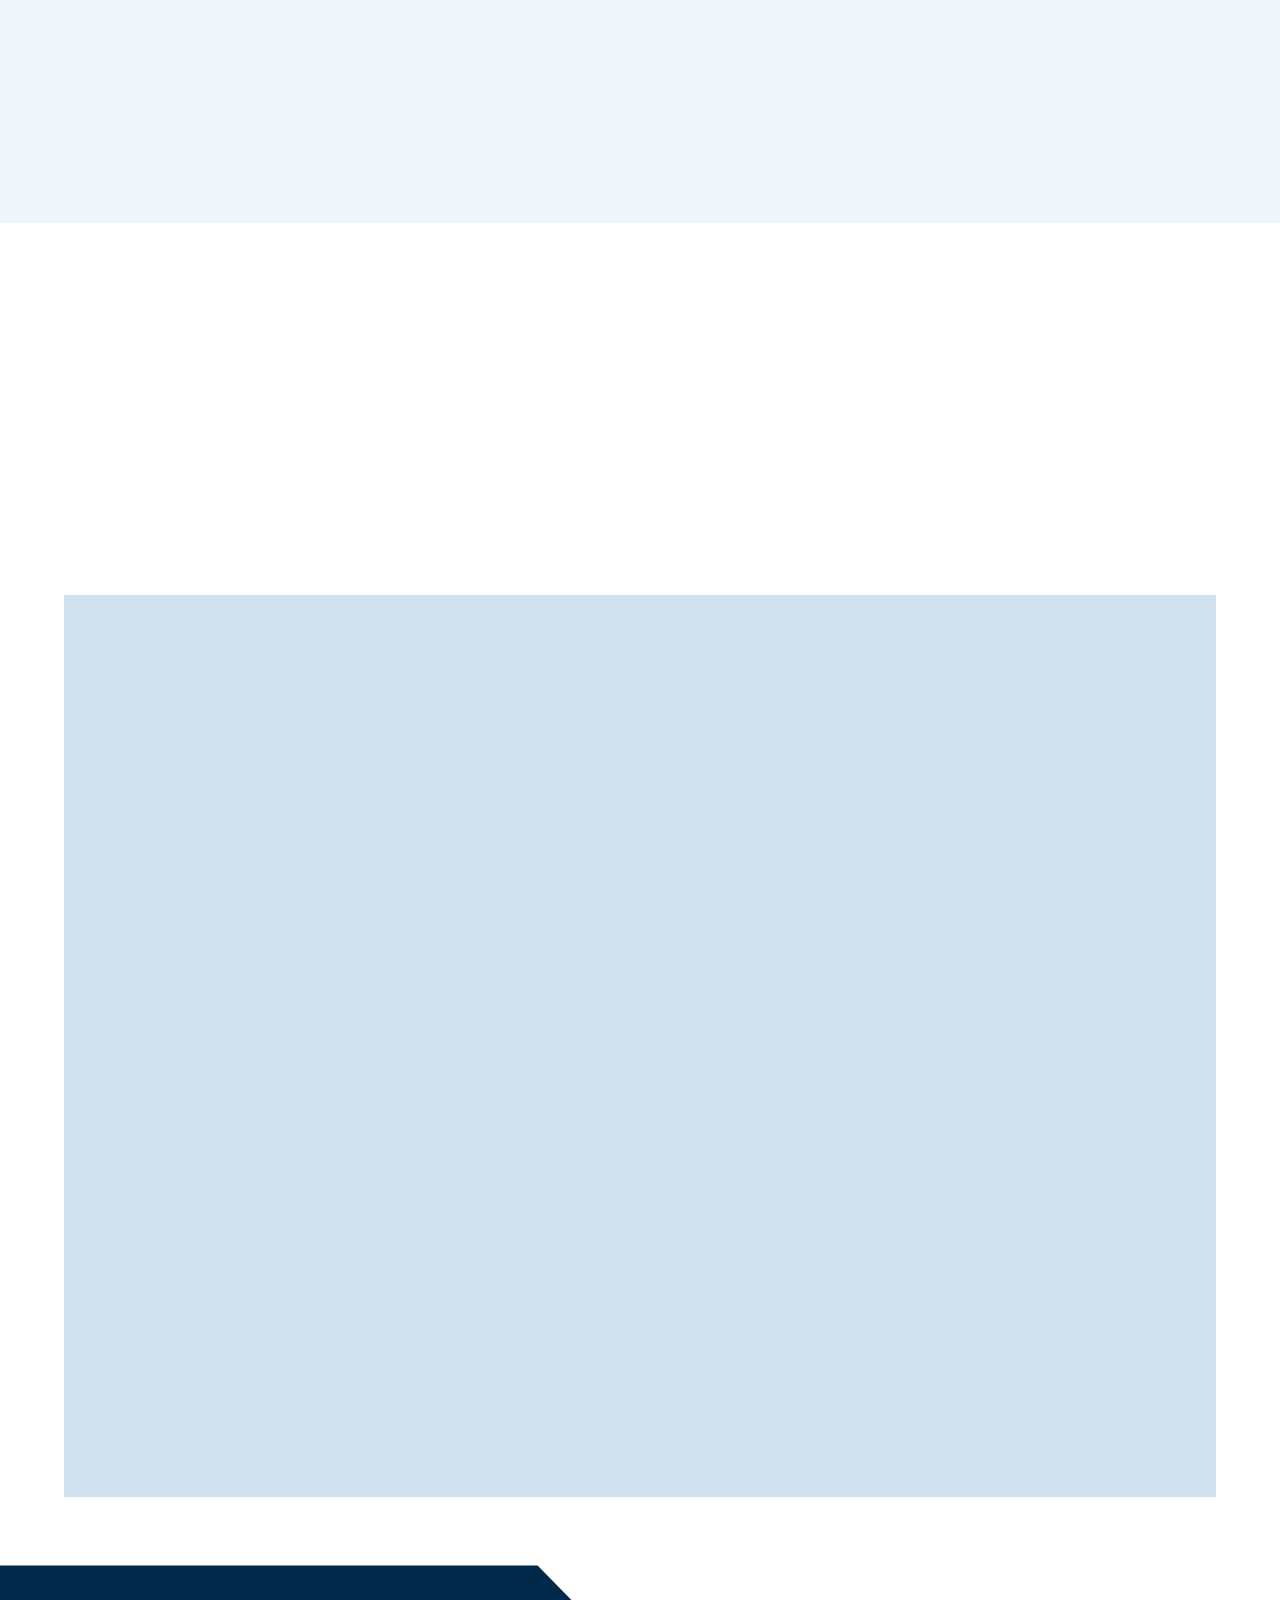
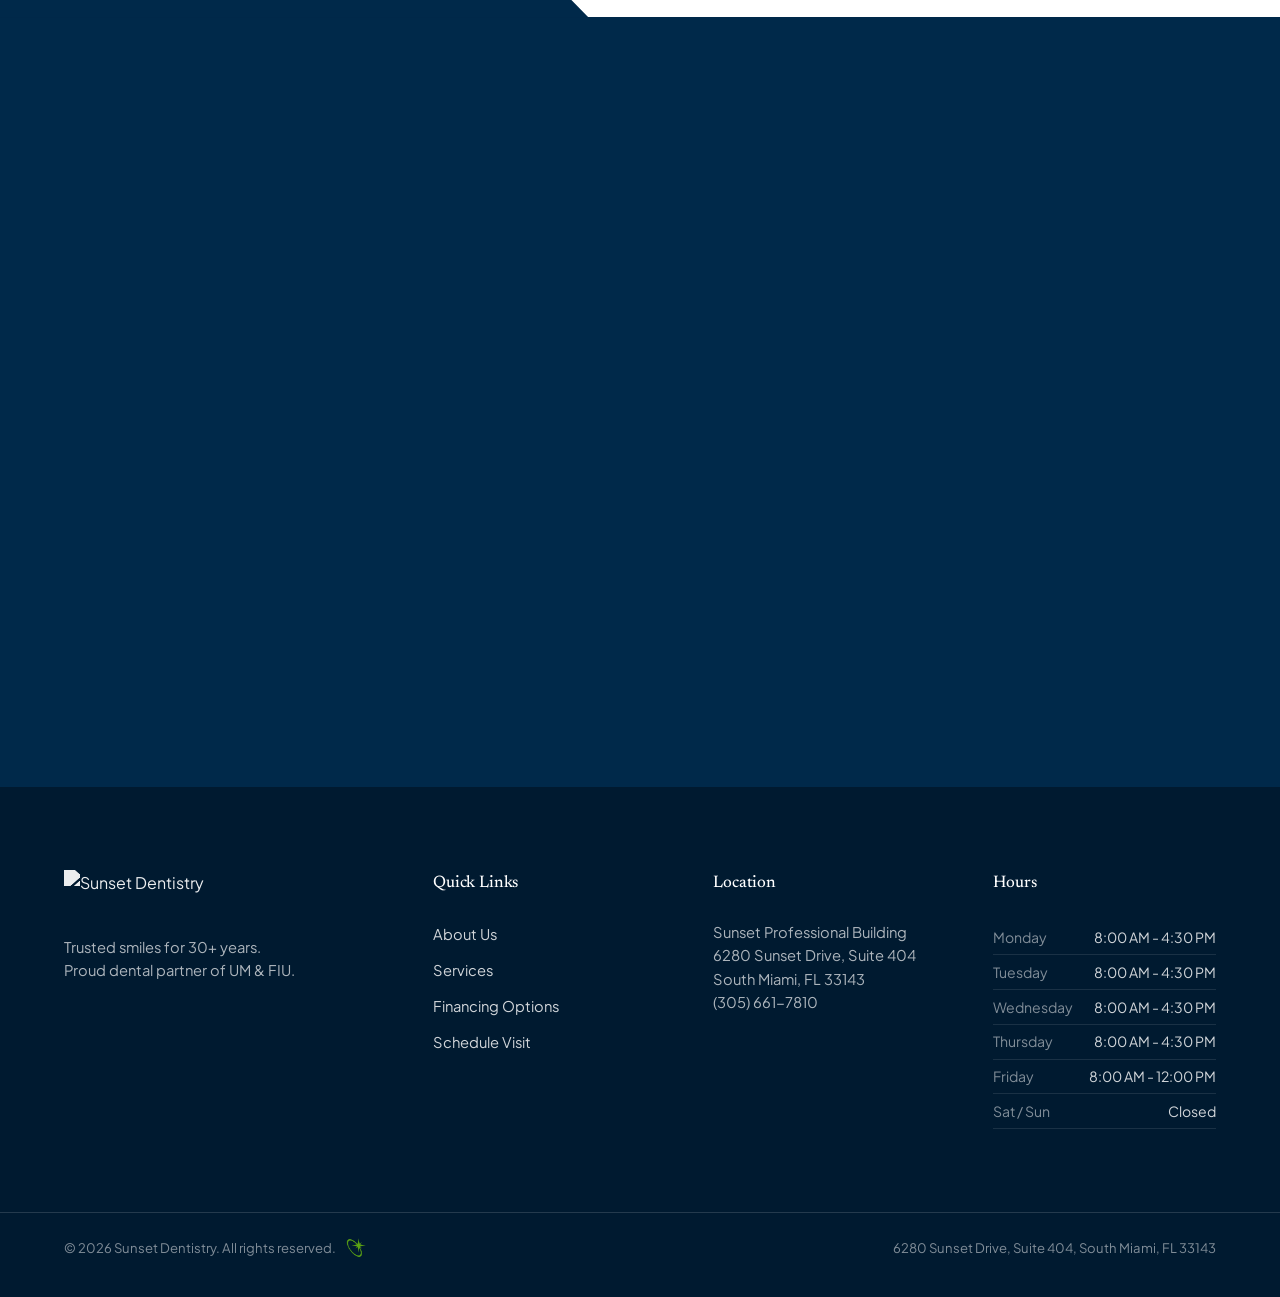
==== commit d1af6e79: "update shelley's bio" ====
--- a/about.html
+++ b/about.html
@@ -321,19 +321,28 @@
                     <div class="dr-divider" aria-hidden="true"></div>
                     <div class="dr-bio">
                       <p class="dr-lead">
-                        Dr. Shelley Robinson grew up in South Florida with a
-                        passion for community health, and has spent her career
-                        bringing that same warmth and attention to detail to
-                        every patient who sits in her chair.
+                        Dr. Shelley Robinson was born and raised in Miami,
+                        Florida, and today cares for patients in the same
+                        community she grew up in. She earned her bachelor's
+                        degree at the University of Florida and stayed on for
+                        dental school, building the foundation for a career
+                        centered on the people she treats.
                       </p>
                       <p class="dr-step">
                         Doctor of Dental Medicine from the University of Florida
                         College of Dentistry.
                       </p>
                       <p class="dr-step">
-                        Dr. Robinson is an active member of the American Dental
-                        Association and the Florida Dental Association, with a
-                        focus on preventive and family care.
+                        Dr. Shelley Robinson is an active member of the American
+                        Dental Association and Florida Dental Association.
+                      </p>
+                      <p class="dr-step">
+                        Joined Sunset Dentistry in 2023 and takes a
+                        conservative, biologically informed, whole-person
+                        approach to care, preserving natural tooth structure and
+                        tailoring treatment to each patient's concerns, goals,
+                        and overall health so every patient feels heard,
+                        comfortable, and confident in their care.
                       </p>
                     </div>
                   </div>
--- a/css/main.css
+++ b/css/main.css
@@ -1426,6 +1426,76 @@
   }
 }
 
+/* ---------- services: hero tooth illustration ----------
+   Desktop: fills the right column and bleeds off the right edge (the
+   hero clips it). Mobile: the grid stacks, so the art flows below the
+   copy at a capped size instead of overflowing up into the button. */
+.services-hero-art {
+  height: 100%;
+  min-height: 340px;
+}
+.services-hero-art svg {
+  position: absolute;
+  right: -15%;
+  top: 50%;
+  transform: translateY(-50%);
+  width: 130%;
+  max-width: 520px;
+  stroke: var(--sky-deep);
+  fill: none;
+  stroke-width: 1.2;
+  opacity: 0.9;
+}
+@media (max-width: 900px) {
+  .services-hero-art {
+    height: auto;
+    min-height: 0;
+  }
+  .services-hero-art svg {
+    position: static;
+    display: block;
+    transform: none;
+    width: min(60%, 320px);
+    margin: var(--sp-4) -8% 0 auto;
+  }
+}
+@media (max-width: 560px) {
+  .services-hero-art svg {
+    width: min(55%, 220px);
+    stroke-width: 1.5;
+  }
+}
+
+/* ---------- services: cosmetic / restorative photos ----------
+   Desktop: tall images (120vh) that the clipping .photo crops and the
+   parallax drifts. Mobile: the grid stacks and nothing caps the
+   container, so a 120vh image would make the photo taller than the
+   screen; it becomes a fixed-ratio frame instead. */
+.svc-photo img {
+  height: 120vh;
+}
+.svc-photo-cosmetic {
+  min-height: 300px;
+}
+.svc-photo-restorative {
+  min-height: 460px;
+}
+@media (max-width: 900px) {
+  .svc-photo {
+    min-height: 0;
+    aspect-ratio: 4 / 3;
+    max-height: 60vh;
+  }
+  .svc-photo img {
+    height: 100%;
+  }
+}
+@media (max-width: 560px) {
+  .svc-photo {
+    aspect-ratio: 5 / 4;
+  }
+}
+
 /* ---------- schedule: hero ----------
    Centred call to action on a paper-to-pale-sky wash. The inner block's
    generous bottom padding already clears the contact seam's overhang,
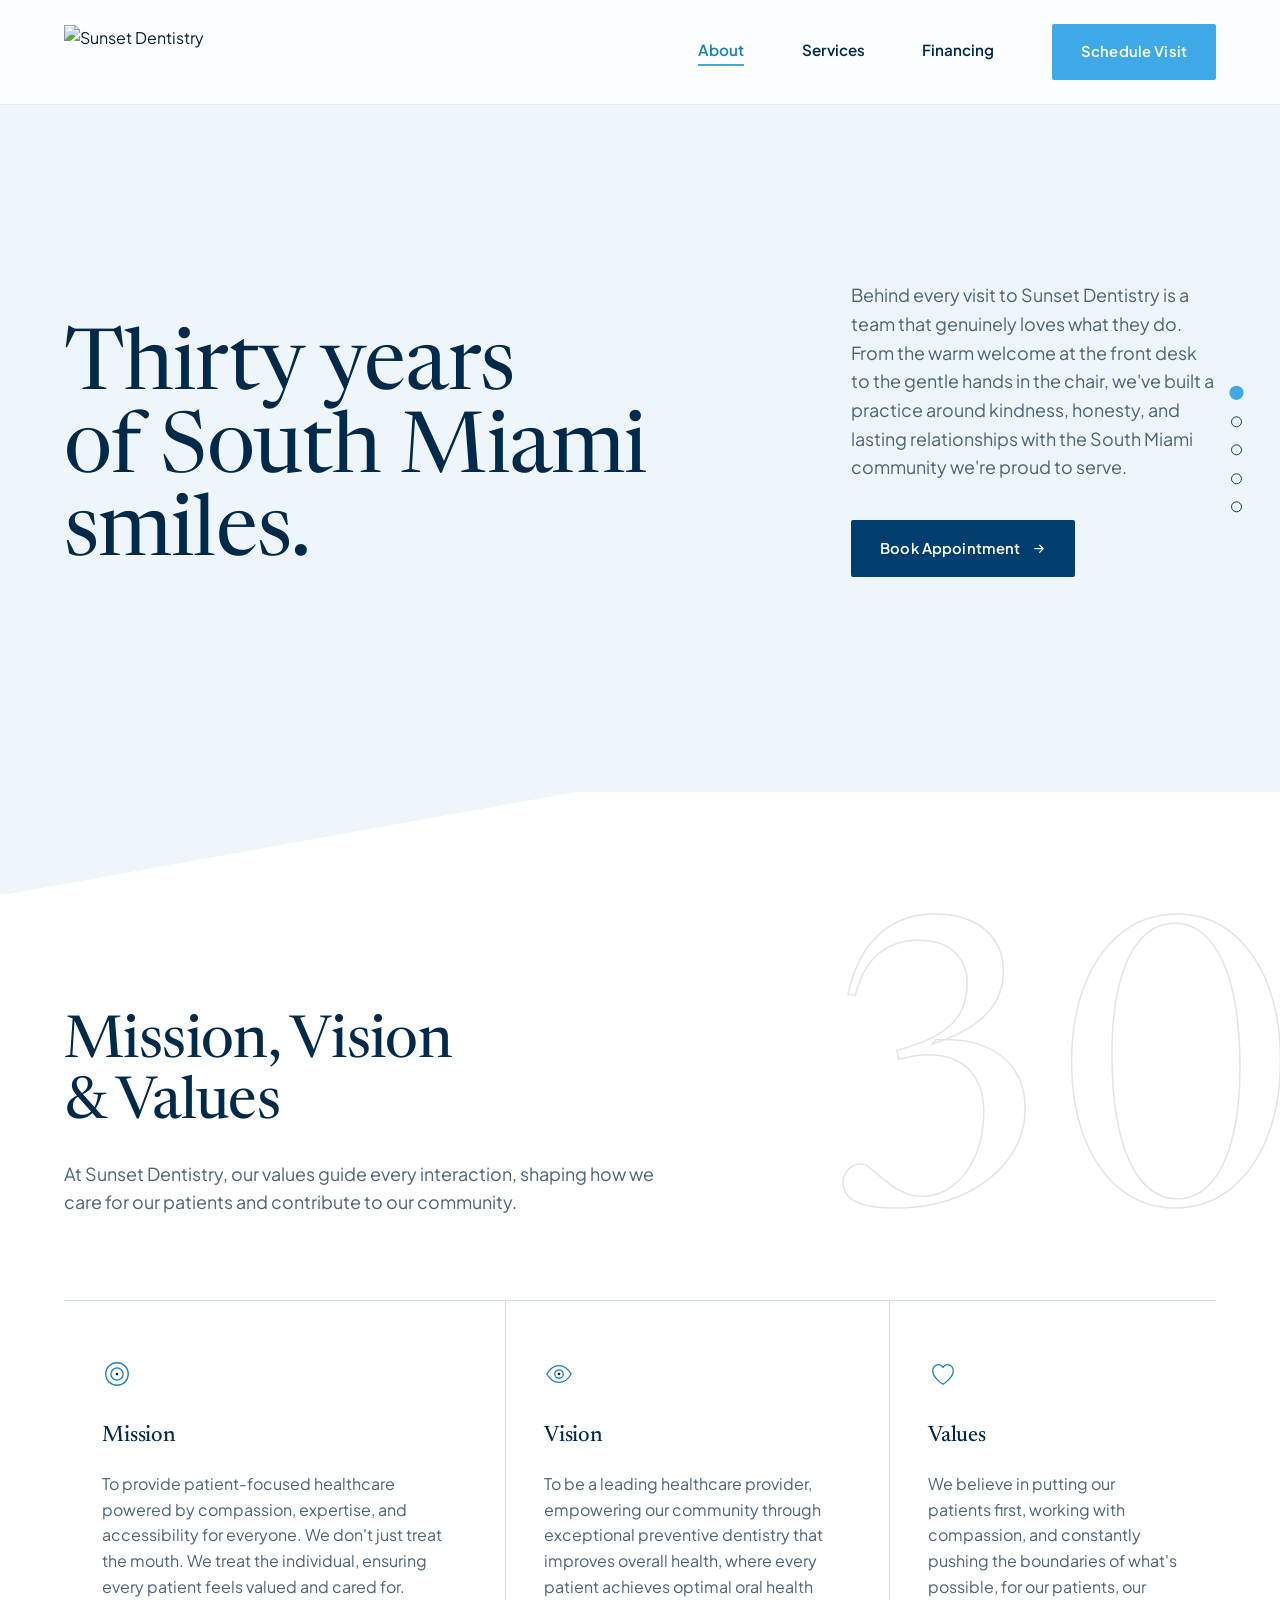
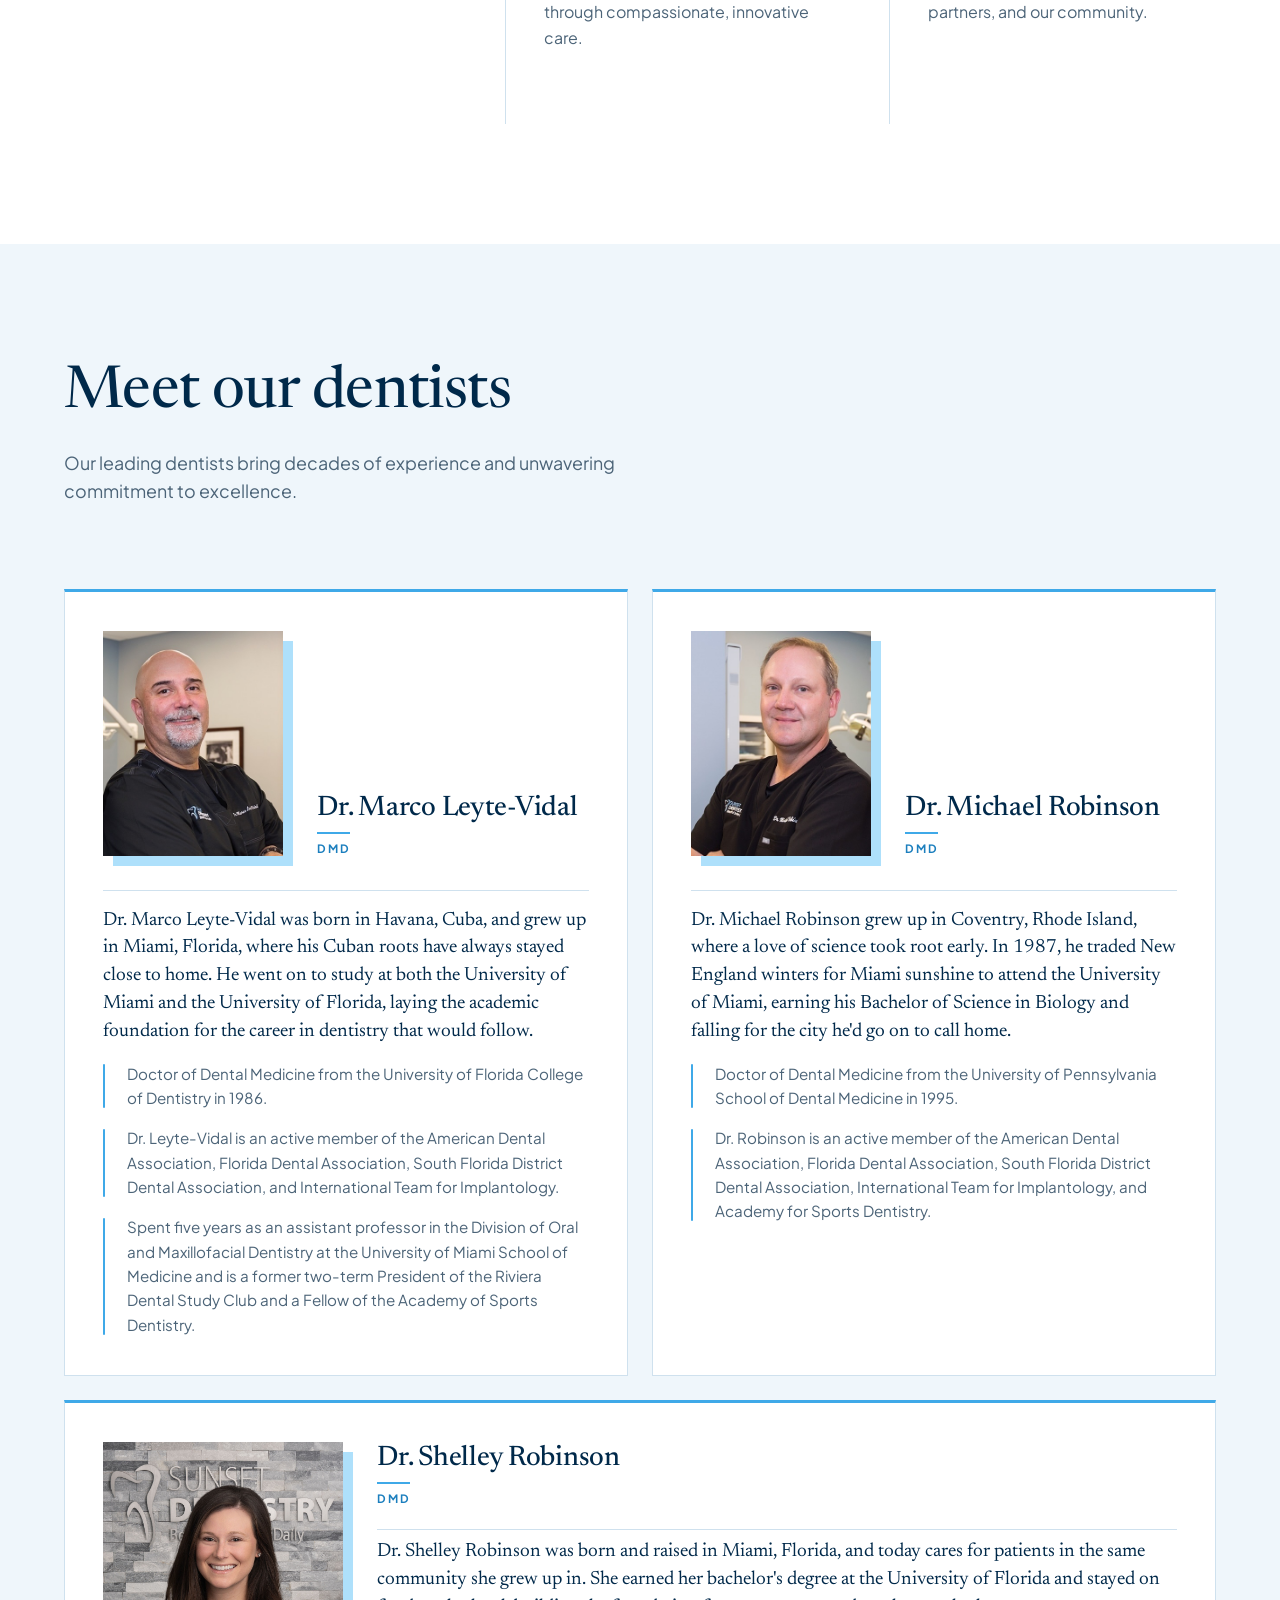
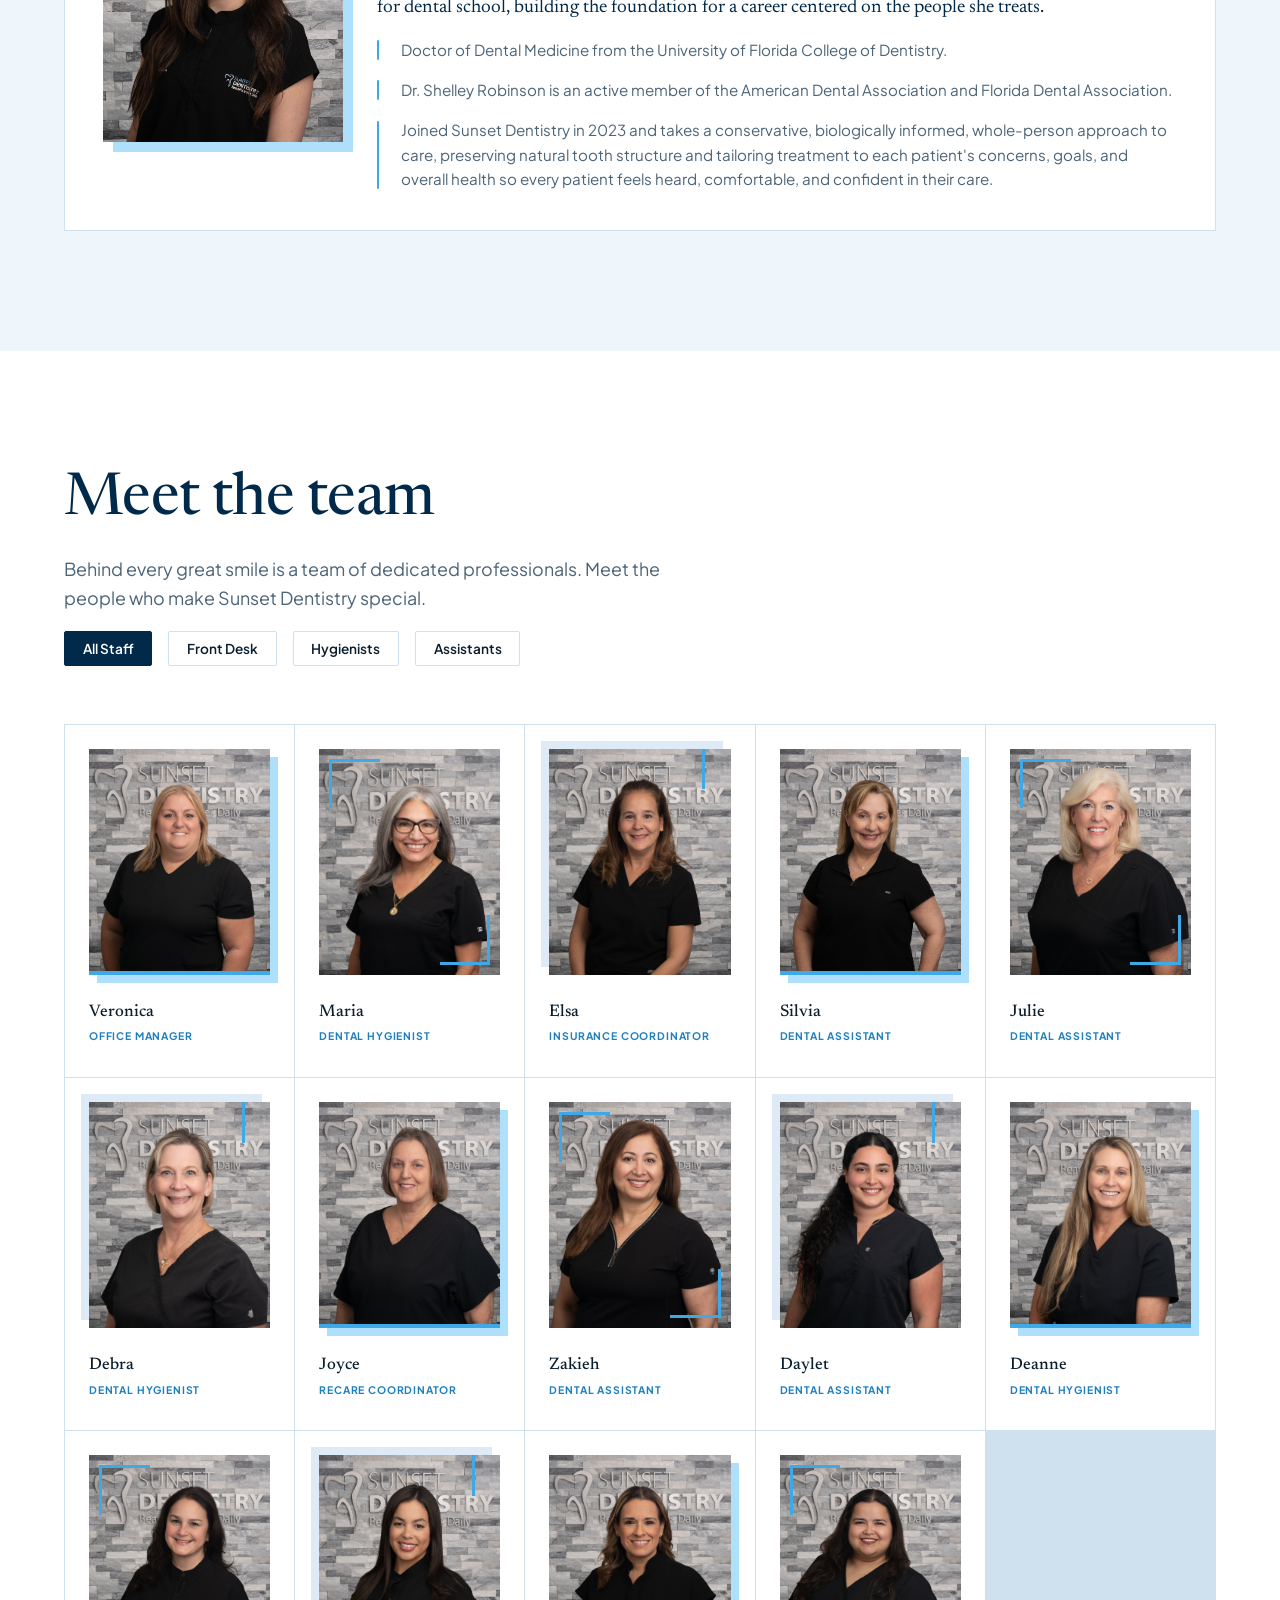
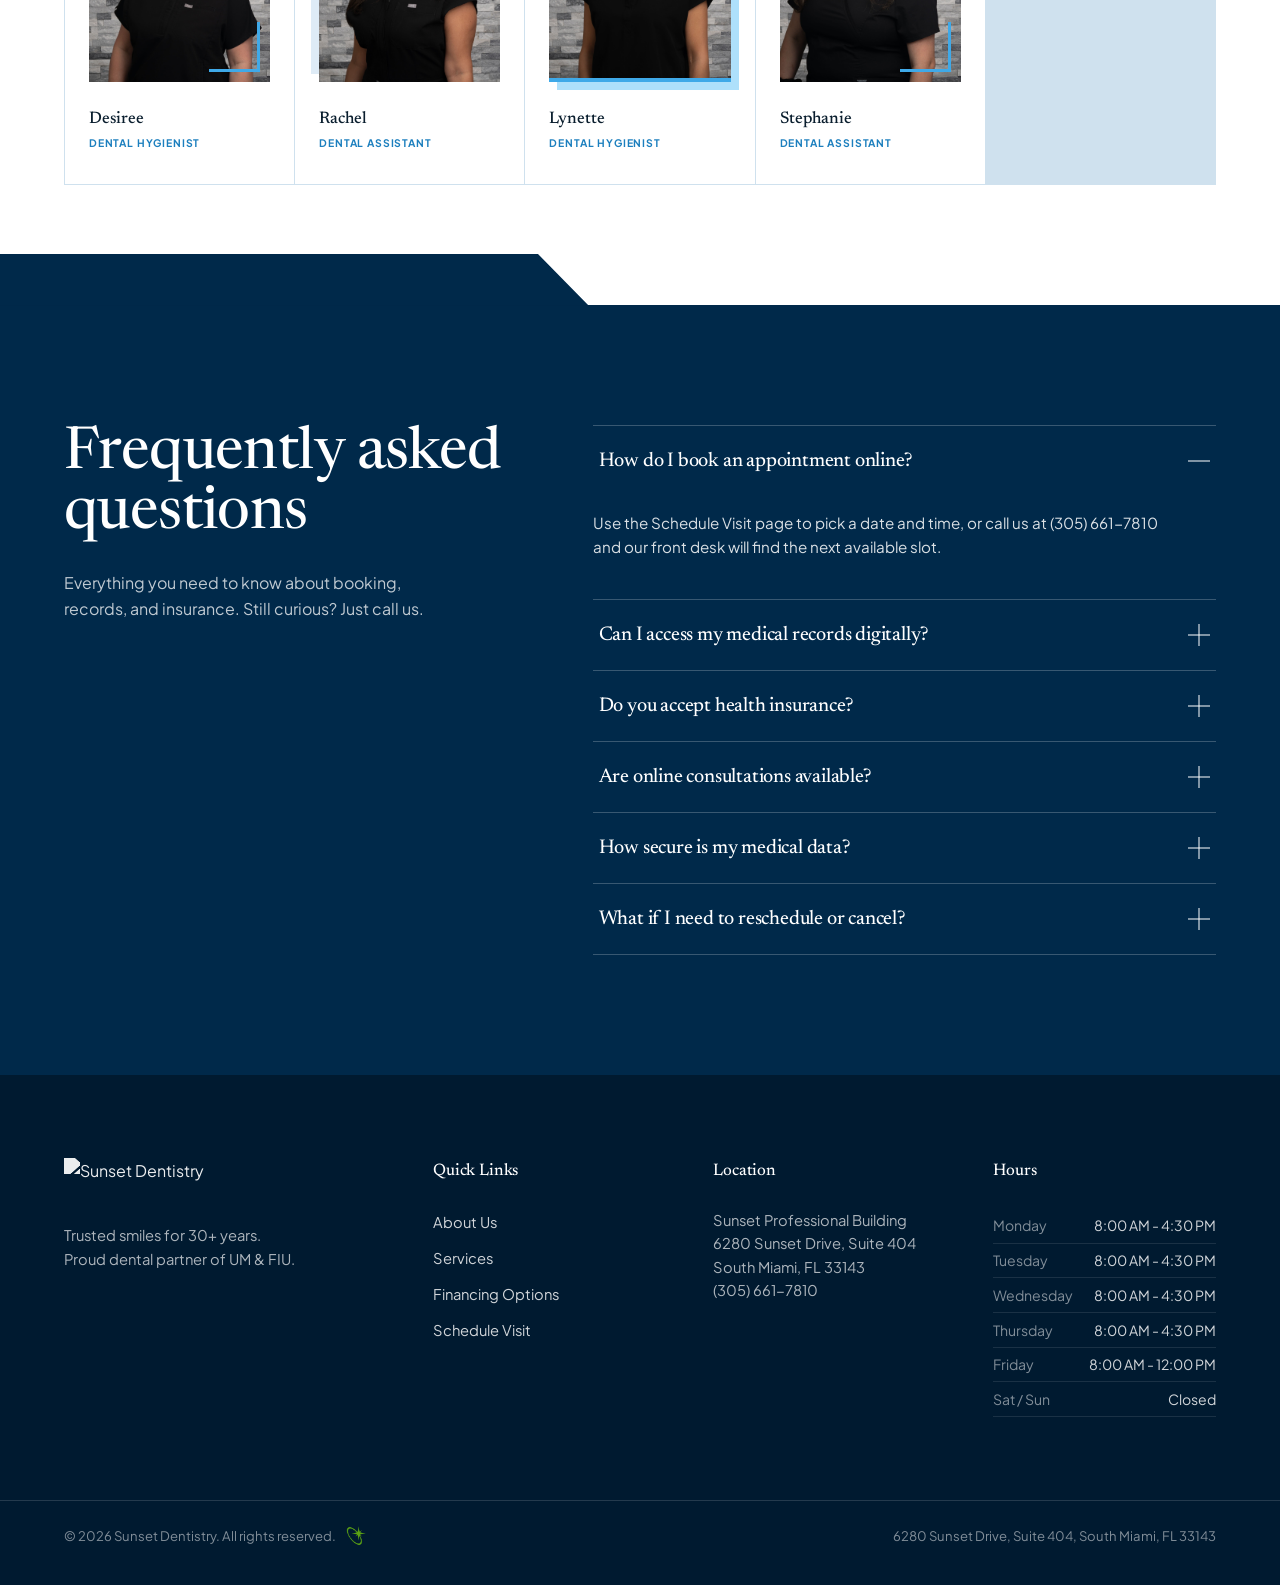
==== commit 53bdc7a9: "Added staff/dentist photos & polish" ====
--- a/about.html
+++ b/about.html
@@ -52,9 +52,9 @@
       href="https://fonts.googleapis.com/css2?family=Newsreader:ital,opsz,wght@0,6..72,200..800;1,6..72,200..800&amp;family=Plus+Jakarta+Sans:wght@400;500;600;700;800&amp;display=swap"
     />
     <link rel="stylesheet" href="css/main.css" />
+    <link rel="icon" type="image/svg+xml" href="public/brand/Icon.svg" />
   </head>
   <body>
-    <div class="progress-bar" id="progressBar"></div>
 
     <nav class="side-nav" id="sideNav">
       <button data-target="hero" data-label="Story" class="is-active"></button>
@@ -62,7 +62,6 @@
       <button data-target="leadership" data-label="Leadership"></button>
       <button data-target="team" data-label="Team"></button>
       <button data-target="faq" data-label="FAQ"></button>
-      <button data-target="footer" data-label="Contact"></button>
     </nav>
 
     <header class="site-header" id="siteHeader">
@@ -246,12 +245,12 @@
                     <div class="dr-header">
                       <div class="photo dr-photo">
                         <img
-                          src="public/Headshots/Dentists/DrLeyteVidal.png"
+                          src="public/Headshots/Dentists/Dr.LeyteVidal.jpg"
                           alt="Portrait of Dr. Marco Leyte-Vidal at Sunset Dentistry"
                         />
                       </div>
-                      <h3 style="font-size: 1.5rem; padding: 0; border: 0">
-                        Dr. Marco Leyte-Vidal, DMD
+                      <h3 class="dr-name">
+                        Dr. Marco Leyte-Vidal<span class="dr-cred">DMD</span>
                       </h3>
                     </div>
                     <div class="dr-bio">
@@ -286,12 +285,12 @@
                     <div class="dr-header">
                       <div class="photo dr-photo">
                         <img
-                          src="public/Headshots/Dentists/cosmetic-service.png"
+                          src="public/Headshots/Dentists/Dr.Robinson.jpg"
                           alt="Portrait of Dr. Michael Robinson at Sunset Dentistry"
                         />
                       </div>
-                      <h3 style="font-size: 1.5rem; padding: 0; border: 0">
-                        Dr. Michael Robinson, DMD
+                      <h3 class="dr-name">
+                        Dr. Michael Robinson<span class="dr-cred">DMD</span>
                       </h3>
                     </div>
                     <div class="dr-bio">
@@ -316,8 +315,15 @@
                     </div>
                   </div>
                   <div class="assoc">
-                    <div class="photo dr-photo placeholder">SR</div>
-                    <h3 style="font-size: 1.5rem">Dr. Shelley Robinson, DMD</h3>
+                    <div class="photo dr-photo">
+                      <img
+                        src="public/Headshots/Dentists/Dr.ShelleyRobinson.JPEG"
+                        alt="Portrait of Dr. Shelley Robinson at Sunset Dentistry"
+                      />
+                    </div>
+                    <h3 class="dr-name">
+                      Dr. Shelley Robinson<span class="dr-cred">DMD</span>
+                    </h3>
                     <div class="dr-divider" aria-hidden="true"></div>
                     <div class="dr-bio">
                       <p class="dr-lead">
@@ -379,79 +385,156 @@
 
                 <div class="team-grid reveal-stagger">
                   <div class="team-mini" data-role="front-desk">
-                    <div>
-                      <div class="avatar-block">V</div>
-                      <h5>Veronica</h5>
-                      <p class="role">Office Manager</p>
-                    </div>
+                    <div class="avatar-block">
+                      <img
+                        src="public/Staff%20Photos/Vero.JPEG"
+                        alt="Portrait of Veronica at Sunset Dentistry"
+                        loading="lazy"
+                      />
+                    </div>
+                    <h5>Veronica</h5>
+                    <p class="role">Office Manager</p>
                   </div>
                   <div class="team-mini" data-role="hygienist">
-                    <div class="avatar-block">M</div>
+                    <div class="avatar-block">
+                      <img
+                        src="public/Staff%20Photos/Maria.JPEG"
+                        alt="Portrait of Maria at Sunset Dentistry"
+                        loading="lazy"
+                      />
+                    </div>
                     <h5>Maria</h5>
                     <p class="role">Dental Hygienist</p>
                   </div>
                   <div class="team-mini" data-role="front-desk">
-                    <div class="avatar-block">E</div>
+                    <div class="avatar-block">
+                      <img
+                        src="public/Staff%20Photos/Elsa.JPEG"
+                        alt="Portrait of Elsa at Sunset Dentistry"
+                        loading="lazy"
+                      />
+                    </div>
                     <h5>Elsa</h5>
                     <p class="role">Insurance Coordinator</p>
                   </div>
                   <div class="team-mini" data-role="assistant">
-                    <div class="avatar-block">S</div>
+                    <div class="avatar-block">
+                      <img
+                        src="public/Staff%20Photos/Silvia.JPEG"
+                        alt="Portrait of Silvia at Sunset Dentistry"
+                        loading="lazy"
+                      />
+                    </div>
                     <h5>Silvia</h5>
                     <p class="role">Dental Assistant</p>
                   </div>
                   <div class="team-mini" data-role="assistant">
-                    <div class="avatar-block">J</div>
+                    <div class="avatar-block">
+                      <img
+                        src="public/Staff%20Photos/Julie.JPEG"
+                        alt="Portrait of Julie at Sunset Dentistry"
+                        loading="lazy"
+                      />
+                    </div>
                     <h5>Julie</h5>
                     <p class="role">Dental Assistant</p>
                   </div>
                   <div class="team-mini" data-role="hygienist">
-                    <div class="avatar-block">D</div>
+                    <div class="avatar-block">
+                      <img
+                        src="public/Staff%20Photos/Debra.JPEG"
+                        alt="Portrait of Debra at Sunset Dentistry"
+                        loading="lazy"
+                      />
+                    </div>
                     <h5>Debra</h5>
                     <p class="role">Dental Hygienist</p>
                   </div>
                   <div class="team-mini" data-role="front-desk">
-                    <div class="avatar-block">J</div>
+                    <div class="avatar-block">
+                      <img
+                        src="public/Staff%20Photos/Joyce.JPEG"
+                        alt="Portrait of Joyce at Sunset Dentistry"
+                        loading="lazy"
+                      />
+                    </div>
                     <h5>Joyce</h5>
                     <p class="role">Recare Coordinator</p>
                   </div>
                   <div class="team-mini" data-role="assistant">
-                    <div class="avatar-block">Z</div>
+                    <div class="avatar-block">
+                      <img
+                        src="public/Staff%20Photos/Zakieh.JPEG"
+                        alt="Portrait of Zakieh at Sunset Dentistry"
+                        loading="lazy"
+                      />
+                    </div>
                     <h5>Zakieh</h5>
                     <p class="role">Dental Assistant</p>
                   </div>
                   <div class="team-mini" data-role="assistant">
-                    <div class="avatar-block">D</div>
+                    <div class="avatar-block">
+                      <img
+                        src="public/Staff%20Photos/Daylet.JPEG"
+                        alt="Portrait of Daylet at Sunset Dentistry"
+                        loading="lazy"
+                      />
+                    </div>
                     <h5>Daylet</h5>
                     <p class="role">Dental Assistant</p>
                   </div>
                   <div class="team-mini" data-role="hygienist">
-                    <div class="avatar-block">D</div>
+                    <div class="avatar-block">
+                      <img
+                        src="public/Staff%20Photos/Deanne.JPEG"
+                        alt="Portrait of Deanne at Sunset Dentistry"
+                        loading="lazy"
+                      />
+                    </div>
                     <h5>Deanne</h5>
                     <p class="role">Dental Hygienist</p>
                   </div>
                   <div class="team-mini" data-role="hygienist">
-                    <div class="avatar-block">D</div>
+                    <div class="avatar-block">
+                      <img
+                        src="public/Staff%20Photos/Desiree.JPEG"
+                        alt="Portrait of Desiree at Sunset Dentistry"
+                        loading="lazy"
+                      />
+                    </div>
                     <h5>Desiree</h5>
                     <p class="role">Dental Hygienist</p>
                   </div>
                   <div class="team-mini" data-role="assistant">
-                    <div class="avatar-block">R</div>
+                    <div class="avatar-block">
+                      <img
+                        src="public/Staff%20Photos/Rachel.JPEG"
+                        alt="Portrait of Rachel at Sunset Dentistry"
+                        loading="lazy"
+                      />
+                    </div>
                     <h5>Rachel</h5>
                     <p class="role">Dental Assistant</p>
                   </div>
-                  <div class="team-mini" data-role="assistant">
-                    <div class="avatar-block">D</div>
-                    <h5>Daniela</h5>
-                    <p class="role">Dental Assistant</p>
-                  </div>
                   <div class="team-mini" data-role="hygienist">
-                    <div class="avatar-block">L</div>
+                    <div class="avatar-block">
+                      <img
+                        src="public/Staff%20Photos/Lynette.JPEG"
+                        alt="Portrait of Lynette at Sunset Dentistry"
+                        loading="lazy"
+                      />
+                    </div>
                     <h5>Lynette</h5>
                     <p class="role">Dental Hygienist</p>
                   </div>
                   <div class="team-mini" data-role="assistant">
-                    <div class="avatar-block">S</div>
+                    <div class="avatar-block">
+                      <img
+                        src="public/Staff%20Photos/Stephanie.JPEG"
+                        alt="Portrait of Stephanie at Sunset Dentistry"
+                        loading="lazy"
+                      />
+                    </div>
                     <h5>Stephanie</h5>
                     <p class="role">Dental Assistant</p>
                   </div>
--- a/css/main.css
+++ b/css/main.css
@@ -3,9 +3,9 @@
    Fonts are loaded by <link> tags in each page's <head> (preconnected,
    so they start downloading sooner than an @import here would).
 
-   Sections, in order: tokens and base, chrome (progress bar, side nav,
-   header), components, layout, hero, the layered stack, seams,
-   page-specific components, reveals, utilities.
+   Sections, in order: tokens and base, chrome (side nav, header),
+   components, layout, hero, the layered stack, seams, page-specific
+   components, reveals, utilities.
    ===================================================================== */
 
 :root {
@@ -131,20 +131,6 @@
   max-width: var(--container);
   margin-inline: auto;
   padding-inline: var(--edge);
-}
-
-/* ---------- scroll progress bar ---------- */
-.progress-bar {
-  position: fixed;
-  top: 0;
-  left: 0;
-  height: 3px;
-  /* full width, scaled on X: scroll updates only touch transform */
-  width: 100%;
-  transform: scaleX(0);
-  transform-origin: 0 50%;
-  z-index: 999;
-  background: linear-gradient(90deg, var(--sky), var(--navy));
 }
 
 /* ---------- side scroll-guide dots ---------- */
@@ -820,8 +806,8 @@
    Z-index: every P is positioned with an ascending --layer-z. Seams
    (::before on the incoming section) paint inside their layer, so
    each seam automatically sits above the layer it overhangs. The
-   fixed header (80), side nav (60) and progress bar (999) stay above
-   every layer.
+   fixed header (80), and side nav (60) stay above every
+   layer.
 
    When pinning is on: wider than 900px, at least 600px tall, aspect
    ratio no wider than 12/5, and motion allowed. The height and
@@ -964,10 +950,78 @@
 .seam-peak::before {
   clip-path: polygon(0 100%, var(--seam-at, 62%) 0, 100% 100%);
 }
-/* a notch at 40%: two wedges rising from the notch to the top
-   corners (the gap between them shows the previous section) */
-.seam-notch::before {
-  clip-path: polygon(0 100%, 40% 100%, 100% 0, 100% 100%, 0 100%);
+/* A valley (home CTA). Unlike the ::before seams, the edge is cut
+   into the section's own content: the inner grid (.valley-body) is
+   pulled up by --seam-h to overhang the previous section, which keeps
+   .seam-room, and clipped to a V whose low point sits on --valley-at,
+   the split-5-7 column line. Photo and copy rise into the overhang
+   together, so one continuous edge runs across both columns instead
+   of a navy wedge sitting on a flat-topped photo. A 1.5px sky line
+   (::after) traces the edge --valley-line below it: a horizon across
+   the photo and the navy panel.
+   - The grid's clip-path also stands in for overflow: hidden (it
+     clips the watermark to the same box).
+   - flow-root on the section keeps the grid's negative margin from
+     collapsing through it, which would move the whole section up.
+   - The copy column paints its own navy: the overhang lies outside
+     the section's box, where its background doesn't reach.
+   Y coordinates are multiples of --seam-h, not percentages, so the
+   edge keeps its height whatever the grid's height. */
+.seam-valley {
+  --valley-at: 41.6667%; /* 5fr of 5fr 7fr */
+  --valley-line: calc(var(--seam-h) * 0.14);
+  position: relative;
+  display: flow-root;
+}
+.valley-body {
+  position: relative;
+  margin-top: calc(-1 * var(--seam-h));
+  clip-path: polygon(
+    0 0,
+    var(--valley-at) var(--seam-h),
+    100% 0,
+    100% 100%,
+    0 100%
+  );
+}
+.valley-body::after {
+  content: "";
+  position: absolute;
+  z-index: 2;
+  left: 0;
+  right: 0;
+  top: 0;
+  height: calc(var(--seam-h) + var(--valley-line) + 1px);
+  background: var(--sky);
+  opacity: 0.85;
+  pointer-events: none;
+  clip-path: polygon(
+    0 calc(var(--valley-line) - 0.75px),
+    var(--valley-at) calc(var(--seam-h) + var(--valley-line) - 0.75px),
+    100% calc(var(--valley-line) - 0.75px),
+    100% calc(var(--valley-line) + 0.75px),
+    var(--valley-at) calc(var(--seam-h) + var(--valley-line) + 0.75px),
+    0 calc(var(--valley-line) + 0.75px)
+  );
+}
+.valley-photo {
+  min-height: calc(520px + var(--seam-h));
+}
+.valley-copy {
+  background: var(--navy-2);
+  padding: calc(var(--sp-6) + var(--seam-h) * 0.6) var(--sp-6) var(--sp-6);
+  display: flex;
+  flex-direction: column;
+  justify-content: center;
+}
+/* stacked: the photo spans the width, so the valley centres on it */
+@media (max-width: 900px) {
+  .seam-valley {
+    --valley-at: 50%;
+  }
+  .valley-copy {
+    padding-top: var(--sp-6);
+  }
 }
 /* Stepped seams: a low run, a diagonal step, a high run. A thin accent
    line (::after) runs parallel to the edge, a quarter of the seam height
@@ -1480,7 +1534,118 @@
 .svc-photo-restorative {
   min-height: 460px;
 }
+
+/* .svc-frame: the photo plus the about page's decoration language
+   (offset block, corner brackets, sky bar, hanging tab), rebuilt for
+   the dark sections. Each .svc-deco is its own plane with a
+   data-drift speed, so while the picture drifts inside the photo
+   (data-parallax) the block slides the other way and the brackets and
+   tab outrun it: three depths moving past each other. Without active
+   parallax the planes sit still at their resting offsets. The margin
+   is the room the offsets spill into. --svc-off sets every offset. */
+.svc-frame {
+  --svc-off: 22px;
+  position: relative;
+  isolation: isolate;
+  margin: calc(var(--svc-off) + 6px);
+}
+.svc-deco {
+  position: absolute;
+  pointer-events: none;
+}
+/* offset block, behind the photo */
+.svc-deco-block {
+  z-index: -1;
+  inset: var(--svc-off) calc(var(--svc-off) * -1) calc(var(--svc-off) * -1)
+    var(--svc-off);
+  background: var(--navy-2);
+}
+/* corner brackets, just outside the photo edge */
+.svc-deco-brackets {
+  z-index: 1;
+  inset: calc(var(--svc-off) * -0.6);
+}
+.svc-deco-brackets::before,
+.svc-deco-brackets::after {
+  content: "";
+  position: absolute;
+  width: 26%;
+  height: 16%;
+  border: 0 solid var(--sky-pale);
+}
+.svc-deco-brackets::before {
+  top: 0;
+  left: 0;
+  border-top-width: 3px;
+  border-left-width: 3px;
+}
+.svc-deco-brackets::after {
+  bottom: 0;
+  right: 0;
+  border-bottom-width: 3px;
+  border-right-width: 3px;
+}
+/* hanging tab, a sky rule on the outer side edge */
+.svc-deco-tab {
+  z-index: 1;
+  top: 18%;
+  right: calc(var(--svc-off) * -1.6);
+  width: 3px;
+  height: 22%;
+  background: var(--sky-pale);
+}
+/* sky bar along the photo's base, and a navy wash that sinks the
+   photo's lower edge into the section */
+.svc-photo::before,
+.svc-photo::after {
+  content: "";
+  position: absolute;
+  z-index: 1;
+  left: 0;
+  right: 0;
+  bottom: 0;
+  pointer-events: none;
+}
+.svc-photo::before {
+  height: 35%;
+  background: linear-gradient(to top, rgba(0, 26, 48, 0.45), transparent);
+}
+.svc-photo::after {
+  height: 4px;
+  background: var(--sky);
+}
+/* restorative mirrors cosmetic: it sits on the left on navy, so the
+   block goes up-left in sky-deep, and the tab moves to the left edge */
+.svc-frame-restorative .svc-deco-block {
+  inset: calc(var(--svc-off) * -1) var(--svc-off) var(--svc-off)
+    calc(var(--svc-off) * -1);
+  background: var(--sky-deep);
+}
+.svc-frame-restorative .svc-deco-brackets::before,
+.svc-frame-restorative .svc-deco-brackets::after {
+  border-color: var(--sky);
+}
+.svc-frame-restorative .svc-deco-tab {
+  top: auto;
+  bottom: 18%;
+  right: auto;
+  left: calc(var(--svc-off) * -1.6);
+  background: var(--sky);
+}
+/* scroll colour: while parallax runs, the script scrubs --svc-color
+   from 0 to 1 as the photo nears the middle of the screen, so the
+   greyscale photo warms into colour. Hover still shows full colour.
+   Unset (no parallax) it stays the site's default greyscale. */
+.svc-photo img {
+  filter: grayscale(calc(1 - var(--svc-color, 0))) contrast(1.02);
+}
+.svc-photo:hover img {
+  filter: grayscale(0);
+}
 @media (max-width: 900px) {
+  .svc-frame {
+    --svc-off: 12px;
+  }
   .svc-photo {
     min-height: 0;
     aspect-ratio: 4 / 3;
@@ -1580,26 +1745,29 @@
 .team-lead .photo {
   aspect-ratio: 4/3.2;
 }
-/* dentist header: a compact portrait beside the name, so a tall
-   headshot never dictates the card's height */
+/* dentist header: a prominent portrait paired with the name and
+   credential, so the face and title read together */
 .dr-header {
   display: flex;
-  align-items: center;
+  align-items: flex-end;
   gap: var(--sp-3);
   width: 100%;
-  padding-bottom: var(--sp-2);
+  padding-bottom: var(--sp-3);
   border-bottom: 1px solid var(--line);
   margin-bottom: var(--sp-1);
 }
 .dr-photo {
   flex: none;
-  width: 128px;
-  height: 148px;
+  width: 180px;
+  height: 225px;
   border-radius: 0;
+  margin: 0 10px 10px 0;
+  box-shadow: 10px 10px 0 var(--sky-pale);
 }
 .dr-photo img {
   filter: none;
   transform: none;
+  object-position: center top;
 }
 .dr-photo.placeholder {
   display: flex;
@@ -1612,10 +1780,42 @@
   font-size: 2rem;
   color: var(--paper);
 }
-.dr-header h3 {
+.dr-name {
   flex: 1;
   min-width: 0;
-  line-height: 1.25;
+  margin: 0;
+  padding: 0 0 10px;
+  border: 0;
+  font-size: clamp(1.45rem, 2.2vw, 1.9rem);
+  line-height: 1.15;
+  color: var(--navy-2);
+}
+.dr-cred {
+  display: block;
+  margin-top: var(--sp-1);
+  padding-top: var(--sp-1);
+  border-top: 2px solid var(--sky);
+  width: fit-content;
+  font-family: var(--sans);
+  font-size: 0.72rem;
+  font-weight: 700;
+  letter-spacing: 0.14em;
+  text-transform: uppercase;
+  color: var(--sky-deep);
+}
+@media (max-width: 560px) {
+  .dr-header {
+    gap: var(--sp-2);
+  }
+  .dr-photo {
+    width: 124px;
+    height: 155px;
+    margin: 0 7px 7px 0;
+    box-shadow: 7px 7px 0 var(--sky-pale);
+  }
+  .dr-name {
+    padding-bottom: 7px;
+  }
 }
 .dr-bio {
   display: grid;
@@ -1661,13 +1861,15 @@
 }
 .team-lead .assoc:nth-child(3) .dr-photo {
   grid-area: photo;
-  align-self: center;
+  align-self: start;
+  width: 240px;
+  height: 300px;
 }
 .team-lead .assoc:nth-child(3) h3 {
   grid-area: title;
   align-self: start;
   margin: 0;
-  padding-bottom: var(--sp-2);
+  padding-bottom: var(--sp-3);
   border-bottom: 1px solid var(--line);
 }
 .team-lead .assoc:nth-child(3) .dr-bio {
@@ -1683,9 +1885,13 @@
       "sep sep"
       "bio bio";
   }
+  .team-lead .assoc:nth-child(3) .dr-photo {
+    width: 180px;
+    height: 225px;
+  }
   .team-lead .assoc:nth-child(3) h3 {
-    align-self: center;
-    padding-bottom: 0;
+    align-self: end;
+    padding-bottom: 10px;
     border-bottom: 0;
   }
   .team-lead .assoc:nth-child(3) .dr-divider {
@@ -1694,6 +1900,18 @@
     height: 1px;
     background: var(--line);
     margin-top: var(--sp-2);
+  }
+}
+@media (max-width: 560px) {
+  .team-lead .assoc:nth-child(3) {
+    column-gap: var(--sp-2);
+  }
+  .team-lead .assoc:nth-child(3) .dr-photo {
+    width: 124px;
+    height: 155px;
+  }
+  .team-lead .assoc:nth-child(3) h3 {
+    padding-bottom: 7px;
   }
 }
 
@@ -1716,7 +1934,8 @@
 }
 .avatar-block {
   width: 100%;
-  aspect-ratio: 1;
+  aspect-ratio: 4 / 5;
+  overflow: hidden;
   display: flex;
   align-items: center;
   justify-content: center;
@@ -1730,11 +1949,90 @@
   background: linear-gradient(135deg, var(--sky-deep), var(--navy-2));
   box-shadow: inset 0 0 0 1px rgba(255, 255, 255, 0.18);
 }
+.avatar-block img {
+  width: 100%;
+  height: 100%;
+  object-fit: cover;
+  object-position: center top;
+  display: block;
+}
 .team-mini:nth-child(3n + 2) .avatar-block {
   background: linear-gradient(135deg, var(--sky), var(--sky-deep));
 }
 .team-mini:nth-child(3n + 3) .avatar-block {
   background: linear-gradient(135deg, var(--navy), var(--navy-3));
+}
+/* photo decoration: the staff photos share one backdrop and framing,
+   so each card cycles through one of three graphic treatments. A cycle
+   of 3 never lines up with the 5- or 2-column grid, so neighbours
+   always differ. Overlays sit inside the clipped block; offset blocks
+   are box-shadows that spill into the card padding. */
+.avatar-block {
+  position: relative;
+  margin-bottom: calc(var(--sp-2) + 8px);
+}
+.avatar-block::before,
+.avatar-block::after {
+  content: "";
+  position: absolute;
+  z-index: 1; /* above the photo, which scales on hover */
+  pointer-events: none;
+}
+.avatar-block img {
+  transition: transform 0.9s var(--ease);
+}
+.team-mini:hover .avatar-block img {
+  transform: scale(1.04);
+}
+/* 1: pale offset block bottom-right, sky bar along the base */
+.team-mini:nth-child(3n + 1) .avatar-block {
+  box-shadow:
+    inset 0 0 0 1px rgba(255, 255, 255, 0.18),
+    8px 8px 0 var(--sky-pale);
+}
+.team-mini:nth-child(3n + 1) .avatar-block::after {
+  left: 0;
+  right: 0;
+  bottom: 0;
+  height: 4px;
+  background: var(--sky);
+}
+/* 2: sky corner brackets, top-left and bottom-right */
+.team-mini:nth-child(3n + 2) .avatar-block::before,
+.team-mini:nth-child(3n + 2) .avatar-block::after {
+  width: 28%;
+  height: 22%;
+  border: 0 solid var(--sky);
+}
+.team-mini:nth-child(3n + 2) .avatar-block::before {
+  top: 10px;
+  left: 10px;
+  border-top-width: 3px;
+  border-left-width: 3px;
+}
+.team-mini:nth-child(3n + 2) .avatar-block::after {
+  bottom: 10px;
+  right: 10px;
+  border-bottom-width: 3px;
+  border-right-width: 3px;
+}
+/* 3: offset block top-left, sky tab hanging from the top edge */
+.team-mini:nth-child(3n + 3) .avatar-block {
+  box-shadow:
+    inset 0 0 0 1px rgba(255, 255, 255, 0.18),
+    -8px -8px 0 var(--mist-2);
+}
+.team-mini:nth-child(3n + 3) .avatar-block::after {
+  top: 0;
+  right: 14%;
+  width: 3px;
+  height: 18%;
+  background: var(--sky);
+}
+@media (prefers-reduced-motion: reduce) {
+  .team-mini:hover .avatar-block img {
+    transform: none;
+  }
 }
 .team-mini h5 {
   font-family: var(--serif);
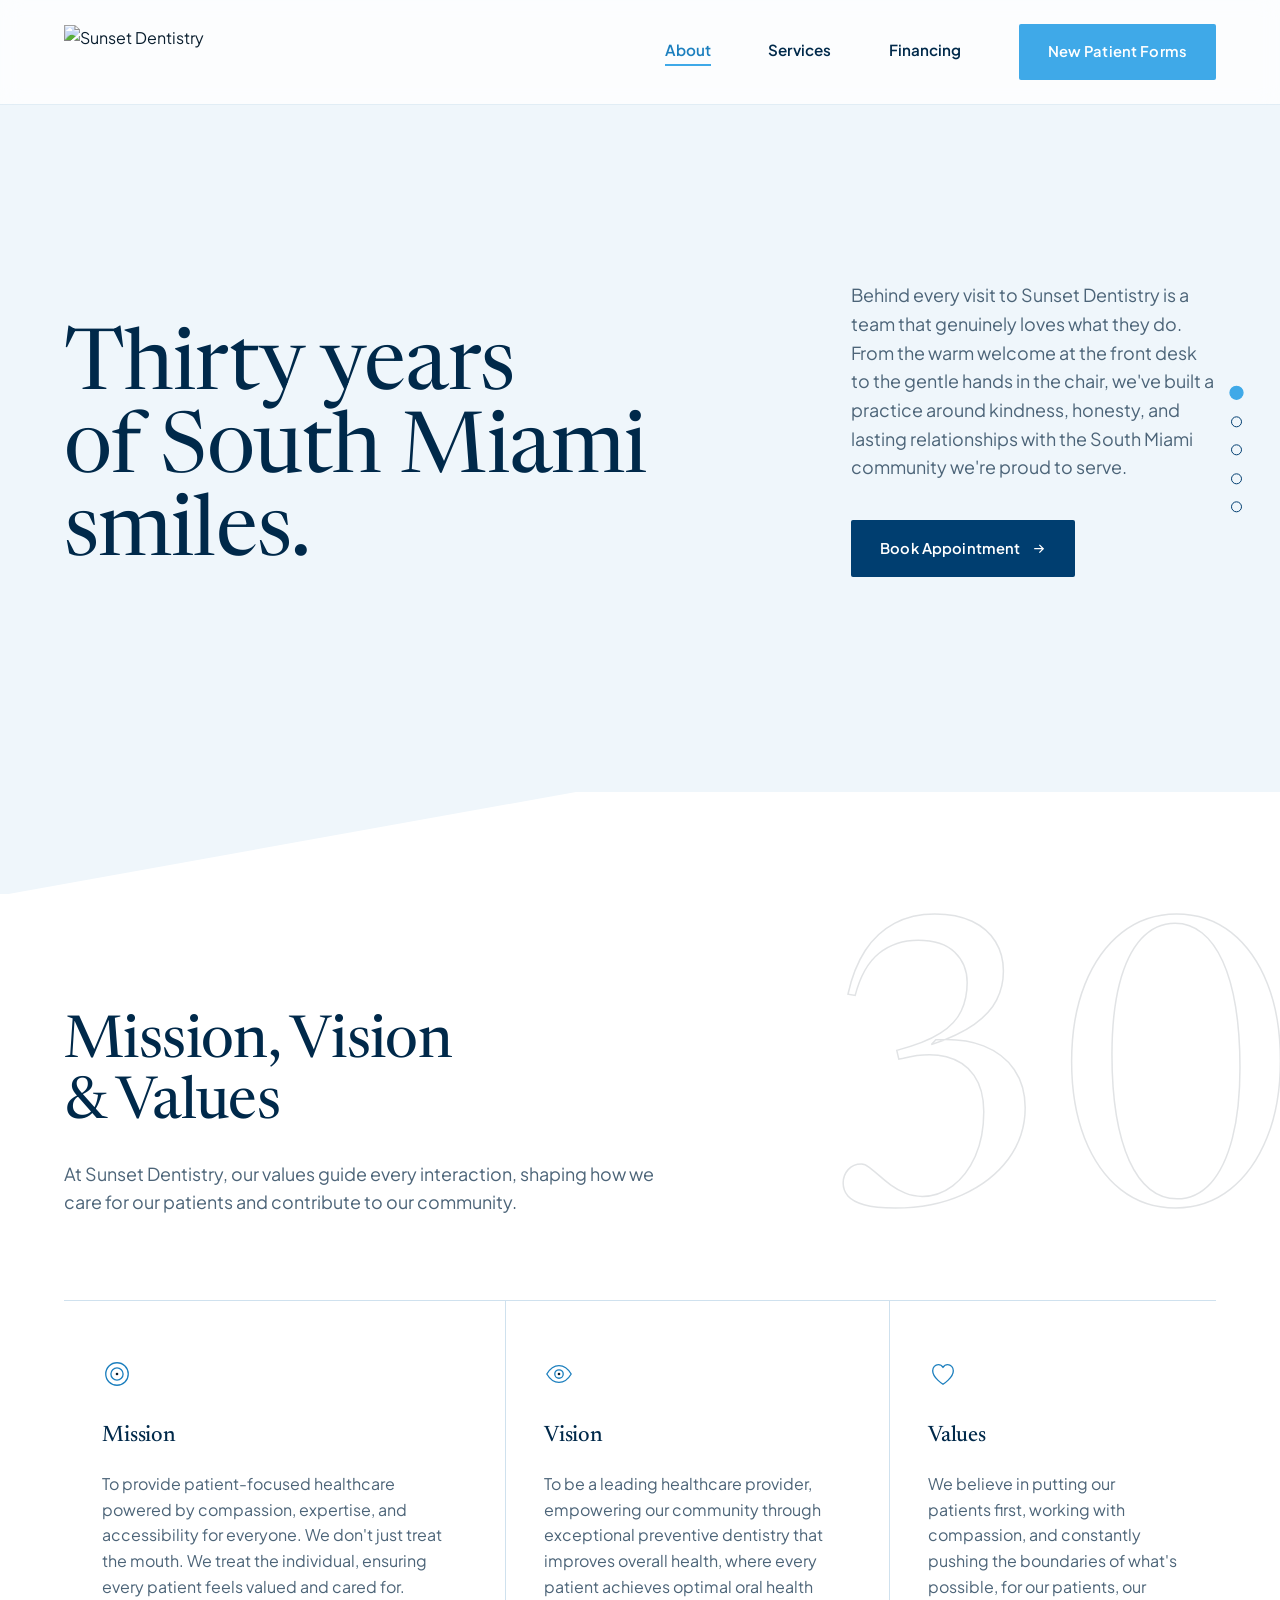
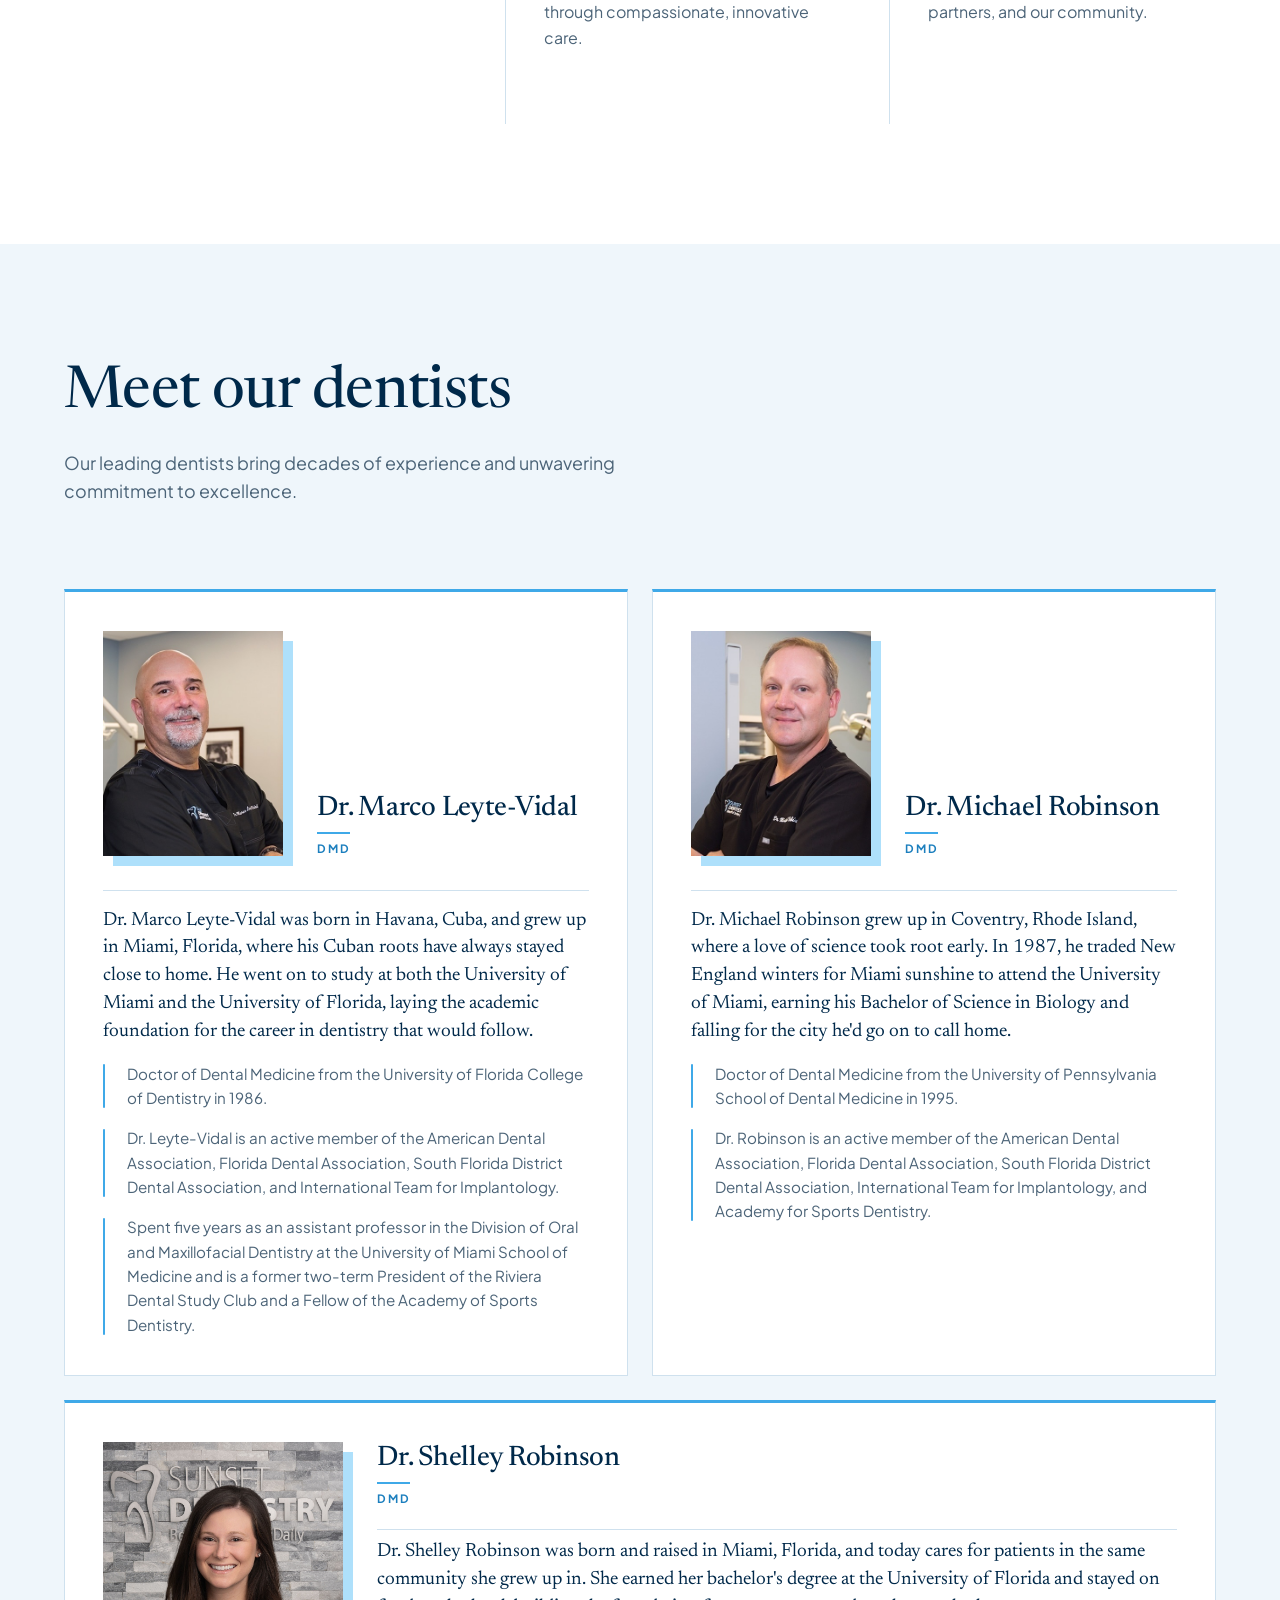
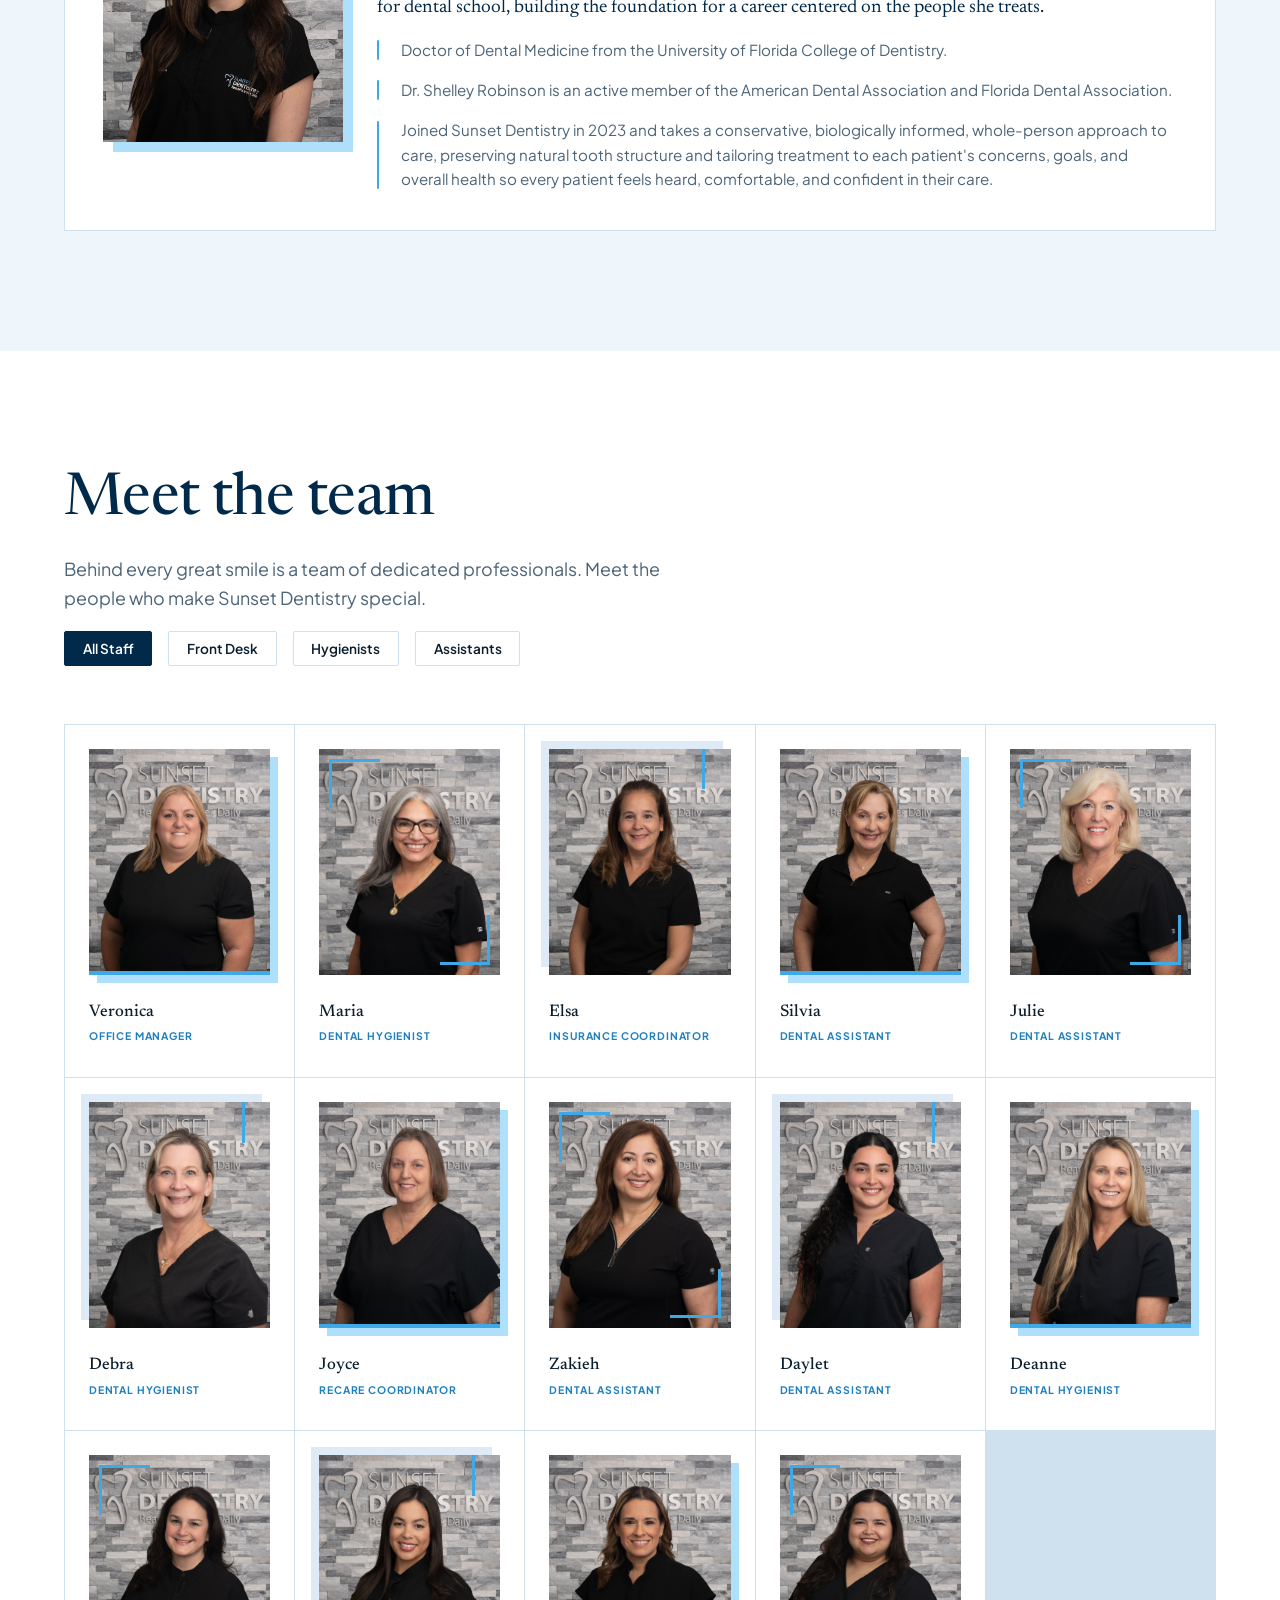
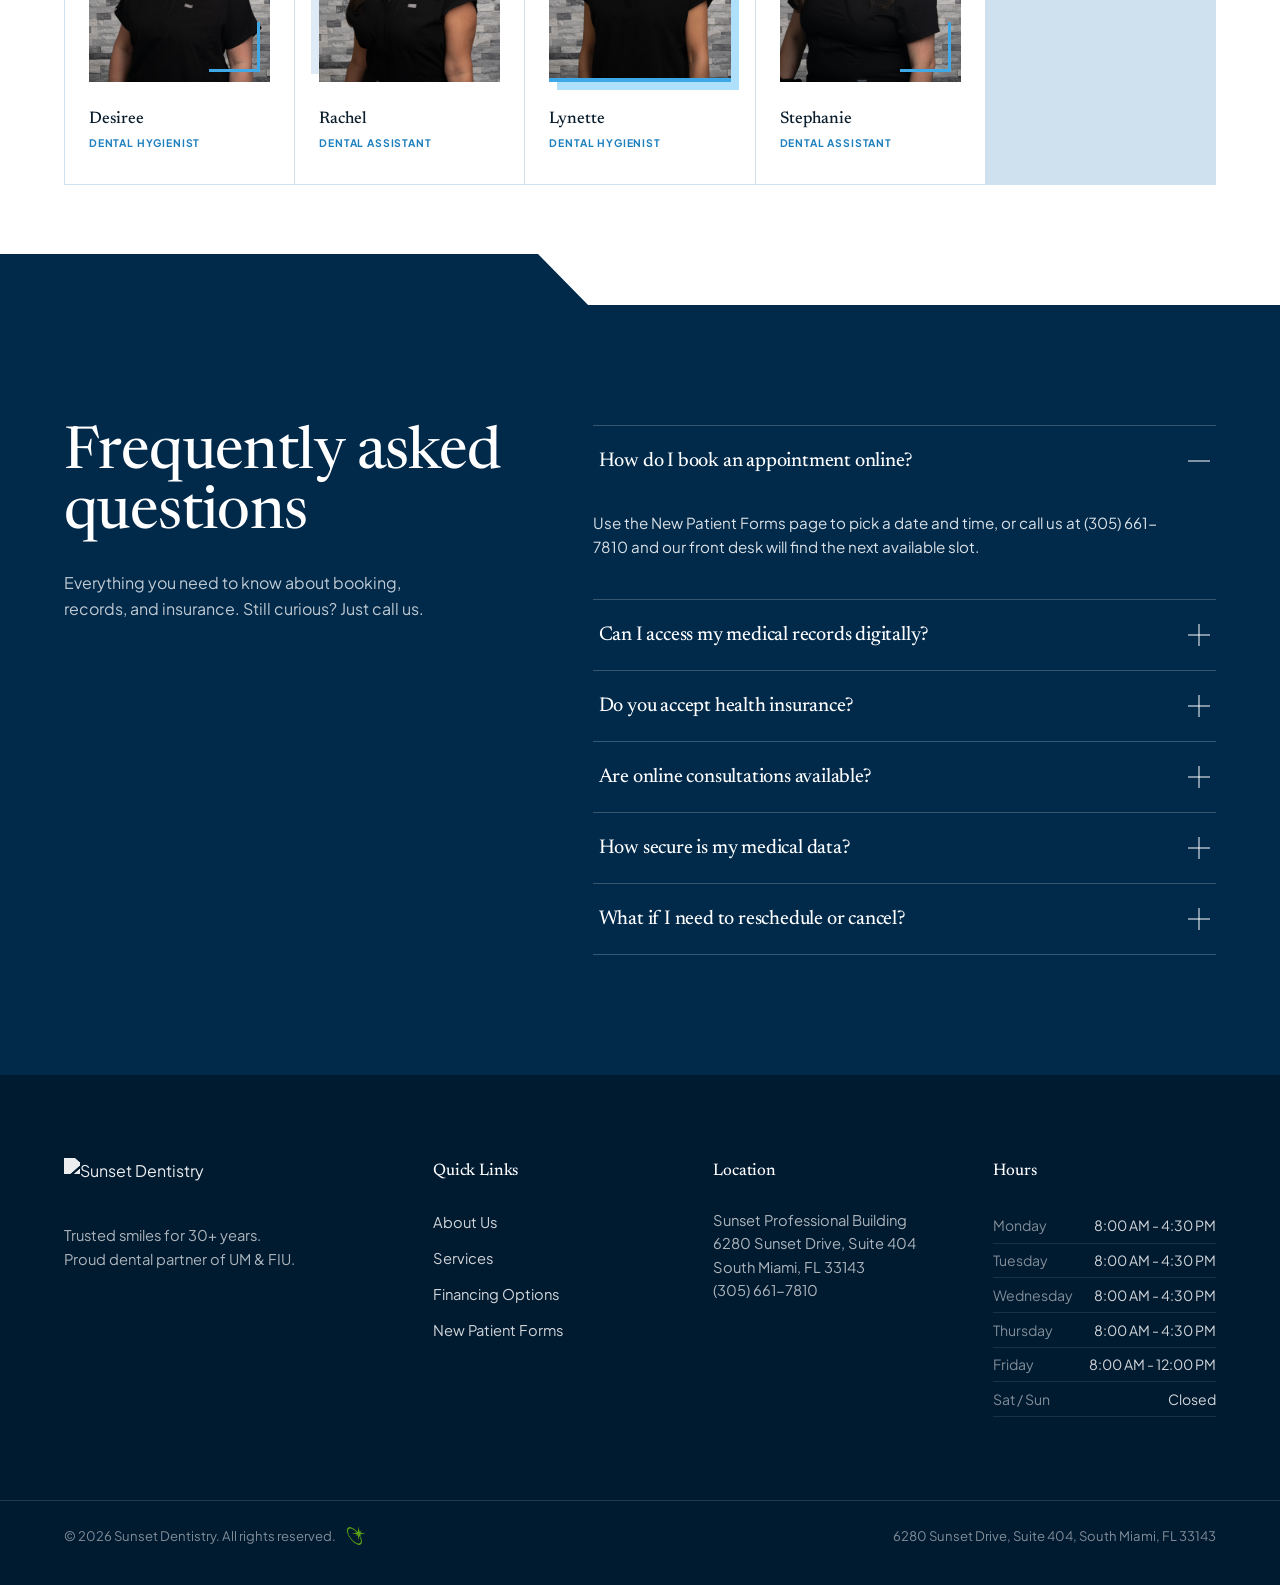
==== commit 2192b345: "Typo" ====
--- a/about.html
+++ b/about.html
@@ -55,7 +55,6 @@
     <link rel="icon" type="image/svg+xml" href="public/brand/Icon.svg" />
   </head>
   <body>
-
     <nav class="side-nav" id="sideNav">
       <button data-target="hero" data-label="Story" class="is-active"></button>
       <button data-target="mission" data-label="Mission"></button>
@@ -88,7 +87,7 @@
           <a href="services.html">Services</a>
           <a href="financing.html">Financing</a>
           <div class="nav-right">
-            <a href="schedule.html" class="btn btn-sky">Schedule Visit</a>
+            <a href="schedule.html" class="btn btn-sky">New Patient Forms</a>
           </div>
         </div>
       </div>
@@ -578,9 +577,9 @@
                     </button>
                     <div class="accordion-panel">
                       <p>
-                        Use the Schedule Visit page to pick a date and time, or
-                        call us at (305) 661-7810 and our front desk will find
-                        the next available slot.
+                        Use the New Patient Forms page to pick a date and time,
+                        or call us at (305) 661-7810 and our front desk will
+                        find the next available slot.
                       </p>
                     </div>
                   </div>
@@ -662,13 +661,11 @@
       <div class="container footer-grid">
         <div>
           <a href="index.html" class="footer-logo"
-            ><img
-              src="public/brand/Sunset-logo.png"
-              alt="Sunset Dentistry"
+            ><img src="public/brand/Sunset-logo.png" alt="Sunset Dentistry"
           /></a>
           <p class="footer-about">
-            Trusted smiles for 30+ years. <br />Proud dental partner of UM
-            &amp; FIU.
+            Trusted smiles for 30+ years. <br />Proud dental partner of UM &amp;
+            FIU.
           </p>
         </div>
         <div>
@@ -677,14 +674,14 @@
             <li><a href="about.html">About Us</a></li>
             <li><a href="services.html">Services</a></li>
             <li><a href="financing.html">Financing Options</a></li>
-            <li><a href="schedule.html">Schedule Visit</a></li>
+            <li><a href="schedule.html">New Patient Forms</a></li>
           </ul>
         </div>
         <div>
           <h4>Location</h4>
           <p class="footer-about">
-            Sunset Professional Building<br />6280 Sunset Drive, Suite
-            404<br />South Miami, FL 33143<br />(305) 661-7810
+            Sunset Professional Building<br />6280 Sunset Drive, Suite 404<br />South
+            Miami, FL 33143<br />(305) 661-7810
           </p>
         </div>
         <div>
@@ -704,9 +701,7 @@
           <div class="hours-row">
             <span>Friday</span><span>8:00 AM - 12:00 PM</span>
           </div>
-          <div class="hours-row">
-            <span>Sat / Sun</span><span>Closed</span>
-          </div>
+          <div class="hours-row"><span>Sat / Sun</span><span>Closed</span></div>
         </div>
       </div>
       <div class="container footer-bottom">
@@ -719,7 +714,12 @@
             rel="noopener"
             aria-label="Site by payares-dev.com"
           >
-            <img src="public/ShapeSystemicon.png" alt="" width="20" height="20" />
+            <img
+              src="public/ShapeSystemicon.png"
+              alt=""
+              width="20"
+              height="20"
+            />
           </a>
         </div>
         <span>6280 Sunset Drive, Suite 404, South Miami, FL 33143</span>
